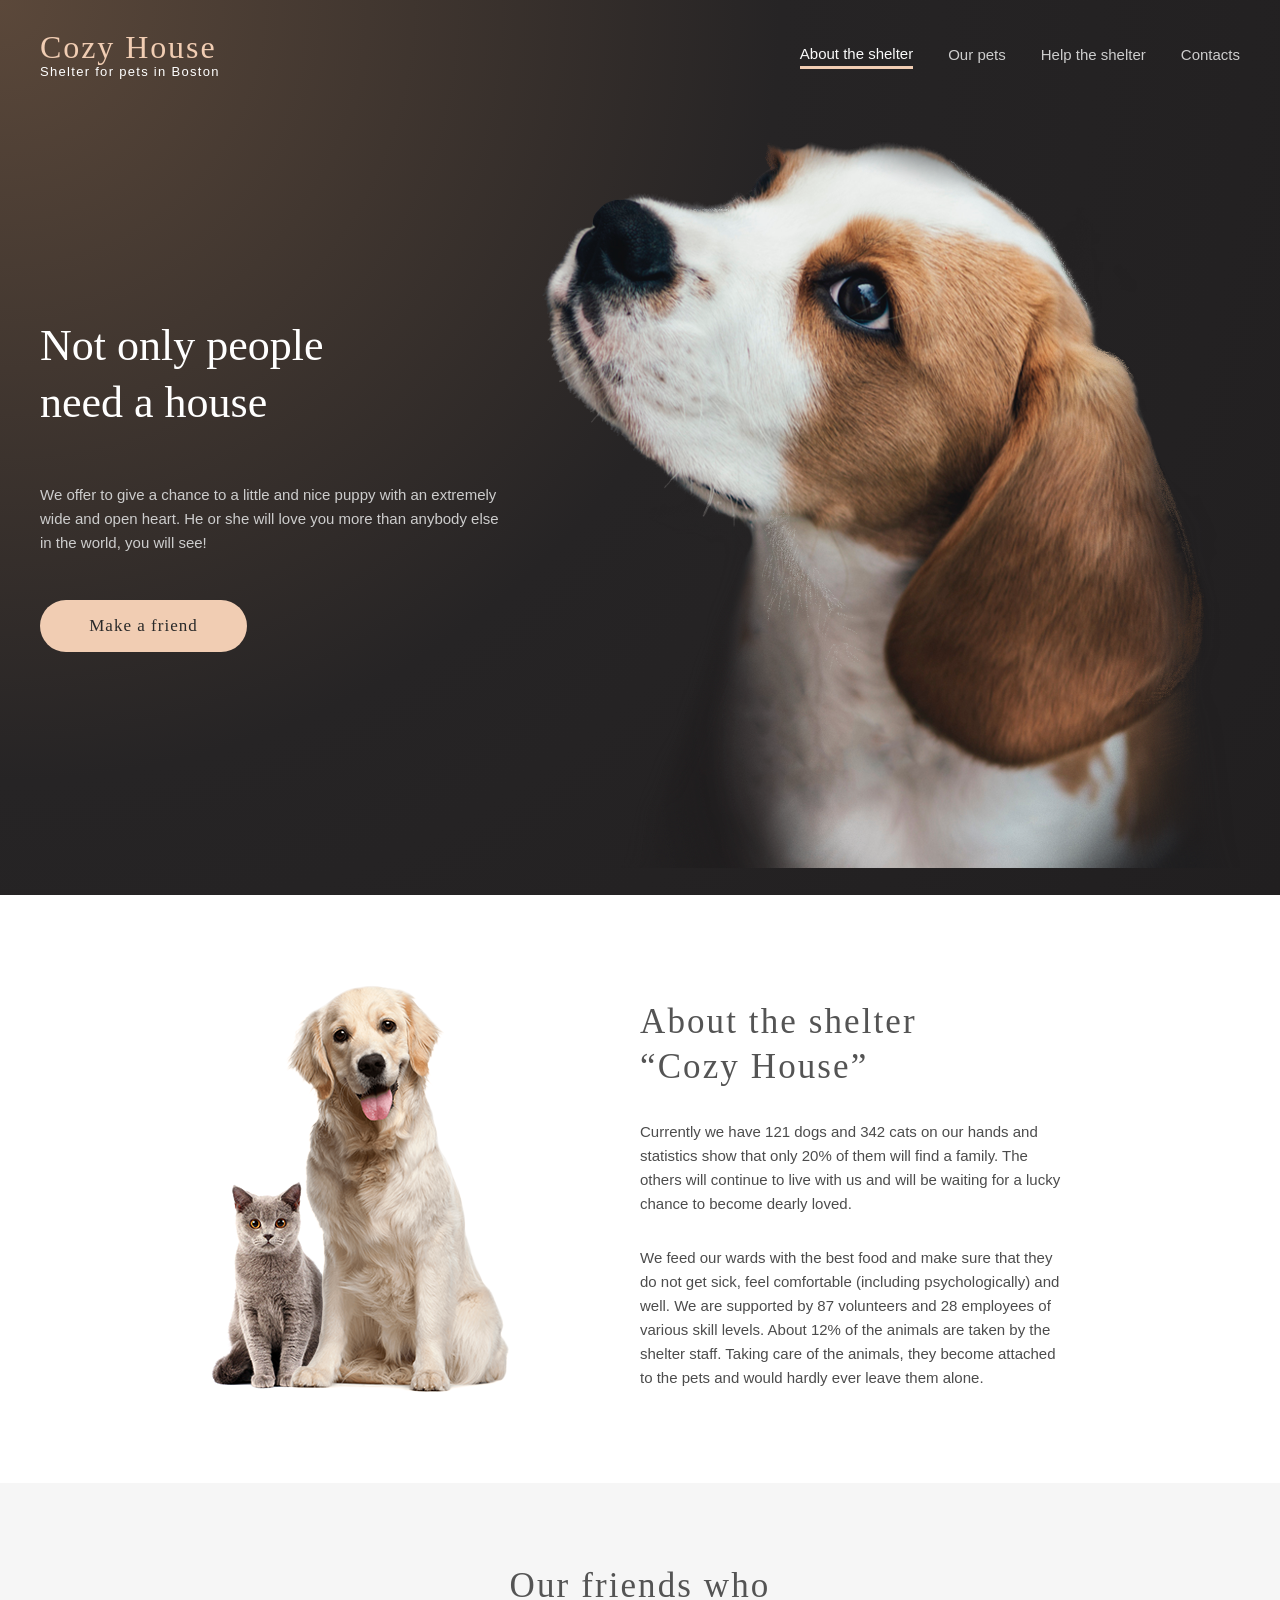
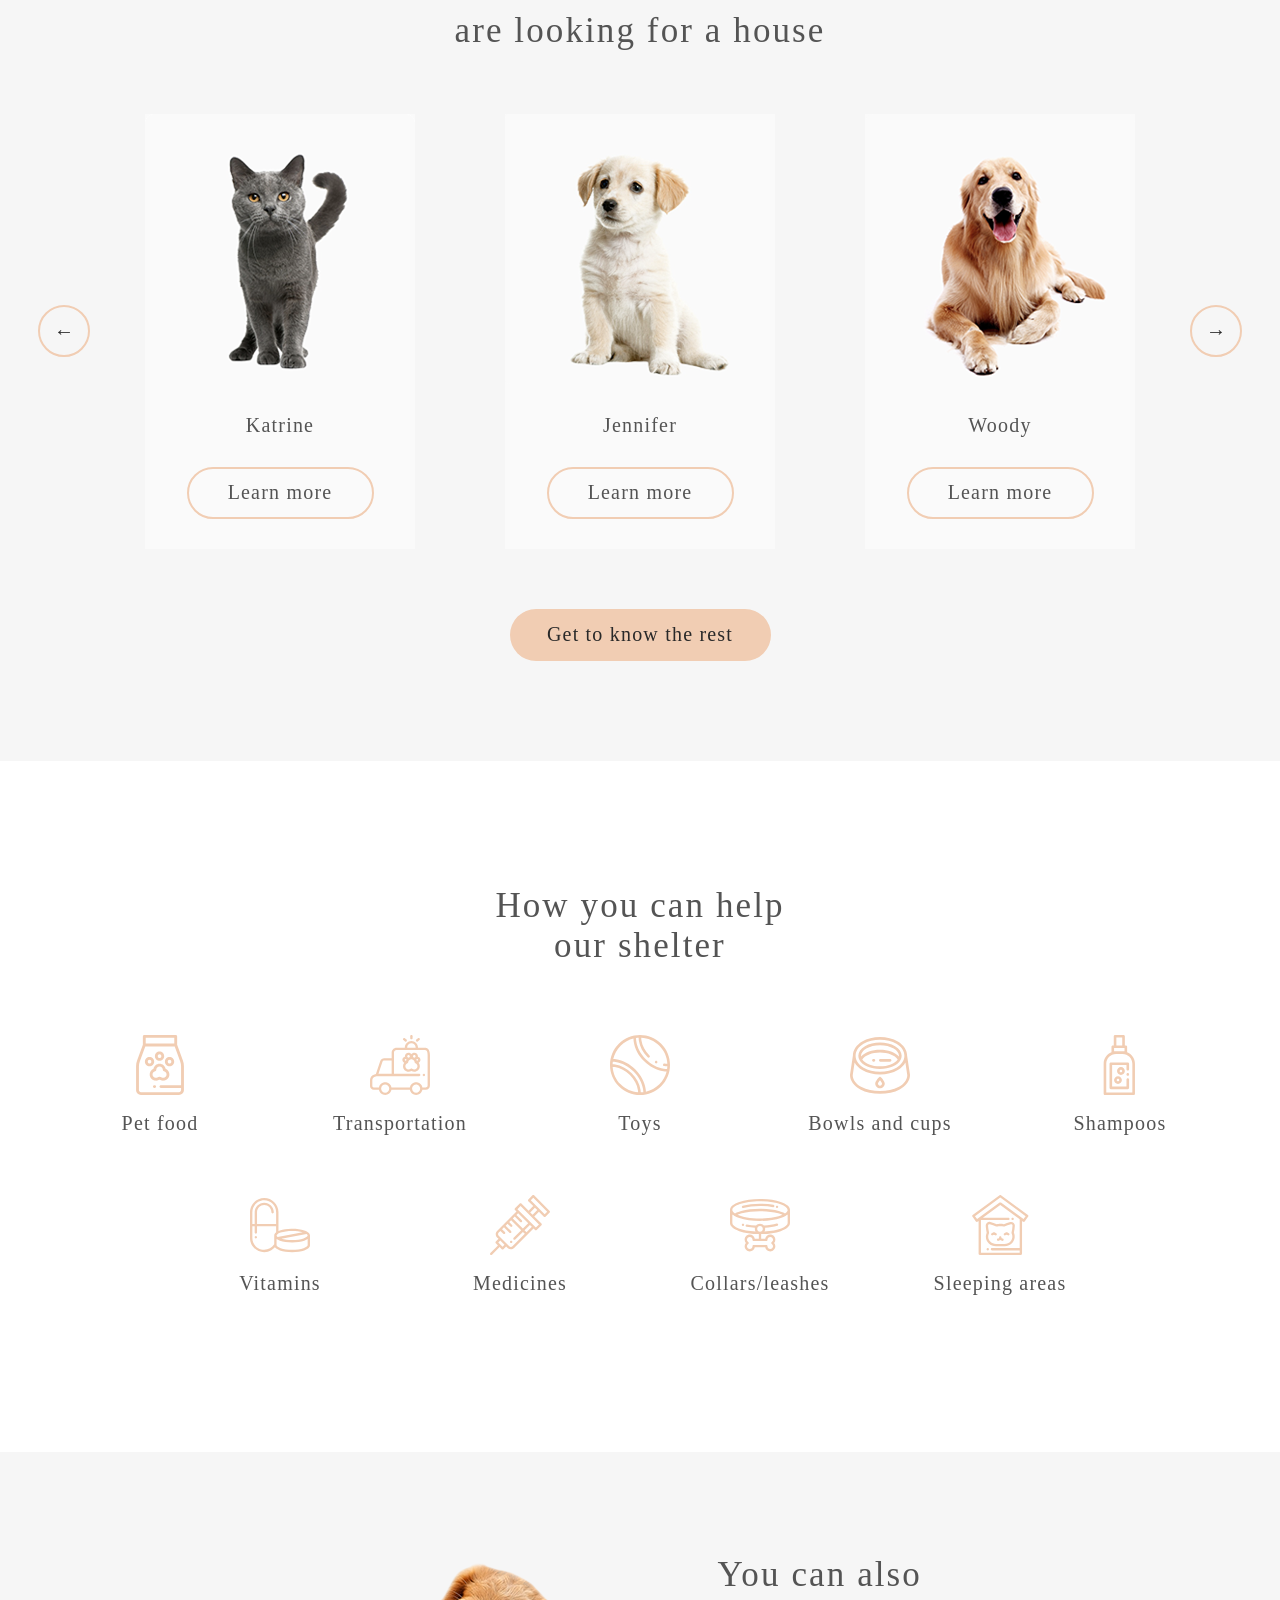
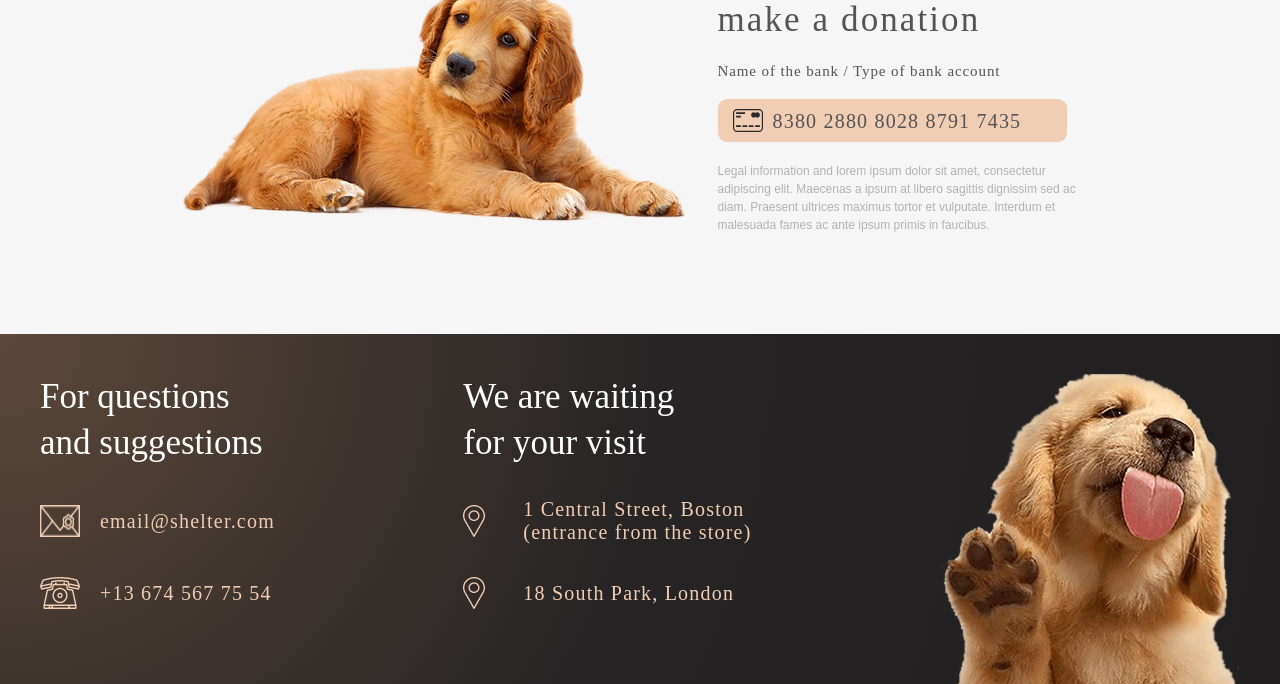
==== shelter/index.html @ e94aeb05 "feat: complete shelter main page" ====
<!DOCTYPE html>
<html lang="en">
<head>
    <meta charset="UTF-8">
    <meta name="viewport" content="width=device-width, initial-scale=1.0">
    <title>Document</title>
    

    <link rel="stylesheet" href="./style/style.css">
    <link rel="icon" type="image/png" href="./assets/icons/favicon.png">
</head>
<body>
    <header>
        <div class="container">
            <div class="header__container">
                <div class="header__logo">
                    <a href="#" class="logo">
                        <span class="logo__title">Cozy House</span>
                        <span class="logo__subtitle">Shelter for pets in Boston</span>
                    </a>
                </div>
                <nav class="navigation">
                <ul class="navigation__list">
                    <li class="navigation__item"><a class="navigation__link navigation__link--active" href="#about">About the shelter</a></li>
                    <li class="navigation__item"><a class="navigation__link" href="#pets">Our pets</a></li>
                    <li class="navigation__item"><a class="navigation__link" href="#help">Help the shelter</a></li>
                    <li class="navigation__item"><a class="navigation__link" href="#contacts">Contacts</a></li>
                  </ul>
                
                  <button class="burger" type="button" aria-label="Open menu">
                    <span class="burger__line"></span>
                    <span class="burger__line"></span>
                  </button>
              
               </nav>
    
            </div>
            <section class="hero">
                <div class="hero__content">
                    <h1 class="hero__title">Not only people <br>need a house</h1>
                    <p class="hero__subheading">We offer to give a chance to a little and nice puppy with an extremely wide and open heart. He or she will love you more than anybody else in the world, you will see!</p>
                    <a class="hero__button" href="#pets">Make a friend</a>
                    
                </div>
                <div class="hero__image">
                    <img src="./assets/images/start-screen-puppy.png" alt="screen-puppy">
                </div>
    
            </section>
        </div>
        
    </header>
    <main>
        
        <section class="about" id="about">
            <div class="container about__container">
                <div class="about__image">
                    <img src="./assets/images/about-pets.png" alt="about-pets">
                </div>
                <div class="about__content">
                    <h2 class="about__title">About the shelter “Cozy House”</h2>
                    <p class="about__text">Currently we have 121 dogs and 342 cats on our hands and statistics show that only 20% of them will find a family. The others will continue to live with us and will be waiting for a lucky chance to become dearly loved.</p>
                    <p class="about__text">We feed our wards with the best food and make sure that they do not get sick, feel comfortable (including psychologically) and well. We are supported by 87 volunteers and 28 employees of various skill levels. About 12% of the animals are taken by the shelter staff. Taking care of the animals, they become attached to the pets and would hardly ever leave them alone.</p>
                </div>

            </div>
            
        </section>
        <section class="pets" id="pets">
            <div class="container pets__container">
                <h2 class="pets__title">Our friends who<br> are looking for a house</h2>
                <div class="pets__slider">
                    <button class="slider-btn slider-btn--prev" type="button">&#8592;</button>
                    <div class="pets__cards">
                        <div class="pets__card">
                            <img src="./assets/images/pets-katrine.png" alt="katarine" class="slider-card-img">
                            <span>Katrine</span>
                             <button class="slider__btn">Learn more</button>
                        </div>
                        <div class="pets__card">
                            <img src="./assets/images/pets-jennifer.png" alt="jennifer" class="slider-card-img">
                            <span>Jennifer</span>
                            <button class="slider__btn">Learn more</button>
                        </div>
                        <div class="pets__card">
                            <img src="./assets/images/pets-woody.png" alt="woody" class="slider-card-img">
                            <span>Woody</span>
                            <button class="slider__btn">Learn more</button>
                        </div> 
                        <div class="pets__card">
                            <img src="./assets/images/pets-sofia.png" alt="sofia" class="slider-card-img">
                            <span>Sophia</span>
                            <button class="slider__btn">Learn more</button>
                        </div>
                        <div class="pets__card">
                            <img src="./assets/images/pets-timmy.png" alt="timmy" class="slider-card-img">
                            <span>Timmy</span>
                            <button class="slider__btn">Learn more</button>
                        </div>
                        <div class="pets__card">
                            <img src="./assets/images/pets-charly.png" alt="charly" class="slider-card-img">
                            <span>Charly</span>
                            <button class="slider__btn">Learn more</button>
                        </div>
                        <div class="pets__card">
                            <img src="./assets/images/pets-scarlet.png" alt="scarlet" class="slider-card-img">
                            <span>Scarlett</span>
                            <button class="slider__btn">Learn more</button>
                        </div>
                        <div class="pets__card">
                            <img src="./assets/images/pets-freddie.png" alt="freddie" class="slider-card-img">
                            <span>Freddie</span>
                            <button class="slider__btn">Learn more</button>
                        </div>
                    </div>
                        <button class="slider-btn slider-btn--next" type="button">&#8594;</button>
                    
                </div>        
                <a class="pets__button" href="./pets.html">
                    Get to know the rest
                </a>
            </div>
            
       
        </section>
        <section class="help" id="help">
            <div class="container help__container">
                <h2 class="help__title">How you can help<br> our shelter
                </h2>
                <div class="help__list">
                    <div class="help_list_card">
                        <img src="./assets/icons/icon-pet-food.svg" alt="pet_food" class="help_list_img">
                        <h3 class="help__item-title">Pet food</h3>
                    </div>
                    <div class="help_list_card">
                        <img src="./assets/icons/icon-transportation.svg" alt="icon-transportation" class="help_list_img">
                        <h3 class="help__item-title">Transportation</h3>
                    </div>
                    <div class="help_list_card">
                        <img src="./assets/icons/icon-toys.svg" alt="icon-toys" class="help_list_img">
                        <h3 class="help__item-title"> Toys</h3>
                    </div>
                    <div class="help_list_card">
                        <img src="./assets/icons/icon-bowls-and-cups.svg" alt="bowls-and-cups" class="help_list_img">
                        <h3 class="help__item-title">Bowls and cups</h3>
                    </div>
                    <div class="help_list_card">
                        <img src="./assets/icons/icon-shampoos.svg" alt="shampoos" class="help_list_img">
                        <h3 class="help__item-title">Shampoos</h3>
                    </div>
                    <div class="help_list_card">
                        <img src="./assets/icons/icon-vitamins.svg" alt="vitamins" class="help_list_img">
                        <h3 class="help__item-title">Vitamins</h3>
                    </div>
                    <div class="help_list_card">
                        <img src="./assets/icons/icon-medicines.svg" alt="medicines" class="help_list_img">
                        <h3 class="help__item-title">Medicines</h3>
                    </div>
                    <div class="help_list_card">
                        <img src="./assets/icons/icon-collars-leashes.svg" alt="collars-leashes" class="help_list_img">
                        <h3 class="help__item-title">Collars/leashes</h3>
                    </div>
                    <div class="help_list_card">
                        <img src="./assets/icons/icon-sleeping-area.svg" alt="sleeping-area" class="help_list_img">
                        <h3 class="help__item-title">Sleeping areas</h3>
                    </div>

                </div>

            </div>

        </section>
        <section class="donation">
            <div class="container donation__container">
                <div class="donation__image">
                    <img src="./assets/images/donation-dog.png" alt="donation-dog">
                </div>
                <div class="donation__content">
                    <h2 class="donation__title">You can also<br> make a donation</h2>
                    <p class="donation__text">Name of the bank / Type of bank account</p>
                    <a class="donation-card">
                        <img src="./assets/icons/credit-card.svg" alt="credit-card" class="credit_card_img">
                        <span class="credit_card_info">8380 2880 8028 8791 7435</span>
                    </a>
                    <p class="donation__info">Legal information and lorem ipsum dolor sit amet, consectetur adipiscing elit. Maecenas a ipsum at libero sagittis dignissim sed ac diam. Praesent ultrices maximus tortor et vulputate. Interdum et malesuada fames ac ante ipsum primis in faucibus.</p>
                </div>

            </div>
        </section>
    </main>

    <footer class="footer" id="contacts">
        <div class="footer_cards">
            <div class="footer__contacts" id="contacts">
               <div class="footer__title">
                For questions <br>and suggestions
               </div>
               <a class="footer__mail" href="mailto:email@shelter.com">
                <img src="./assets/icons/mail.png" alt="mail" class="footer_image">
                <span class="footer__info" >email@shelter.com</span>
               </a>
               <a class="footer__tel" href="tel:+136745677554">
                <img src="./assets/icons/phone.png" alt="phone" class="footer_image">
                <span class="footer__info" >+13 674 567 75 54</span>
               </a>
            </div>
            <div class="footer__location">
                <div class="footer__title">
                    We are waiting <br>for your visit
                   </div>
                   <a class="footer__marker" href="https://maps.google.com" target="_blank">
                      <img src="./assets/icons/icon-marker.png" alt="marker" class="footer_image">
                      <span class="footer__info">1 Central Street, Boston<br> (entrance from the store)</span>
                   </a>
                   <a class="footer__marker" href="https://maps.google.com" target="_blank">
                      <img src="./assets/icons/icon-marker.png" alt="marker" class="footer_image">
                      <span class="footer__info">18 South Park, London </span>
                   </a>
            </div>
            <div class="footer__puppy">
                <img src="./assets/images/footer-puppy.png" alt="puppy" class="footer__puppy__img">
            </div>
        </div>

        
    </footer>
    
</body>
</html>
---- shelter/style/style.css ----
html {
    scroll-behavior: smooth;
  }
body{
    
    margin: 0;

}
* {
    box-sizing: border-box;
  }
header{
    background:
    radial-gradient(
      circle at top left,
      #5b483a 0%,
      #262425 50%,
      #211F20 100%
    );
}

.container{
    max-width: 1200px;
    margin: 0 auto;
   
    
   
    
}
.header__container{

    display: flex;
    justify-content: space-between;
    align-items: center;
    max-width: 1200px;
   padding-top: 30px;
    
    
 
}

.navigation{
    display: flex;
    gap: 35px;
    
}
.navigation__list{
    display: flex;
    gap: 35px;
    list-style: none;
    align-items: center;
    margin: 0;
    padding:0;
    
}
.navigation__link {
    display: flex;
    text-decoration: none;
    color: #CDCDCD;
    font-family: Arial, sans-serif;
    font-size: 15px;
    line-height: 160%;
    font-weight:400; 
  }
  .navigation__link:hover {
    color: #FAFAFA;
  }
  .navigation__link--active {
    color: #FAFAFA;
    border-bottom: 3px solid #F1CDB3;
  }

  .navigation__item{
   
    color: #F1CDB3;
  }
.header__logo{
    
    gap: 10px;
}
.logo {
    text-decoration: none;
    display: flex;
    flex-direction: column;
  }
.logo__title{
    display: block;
    color: #F1CDB3; 
    
    font-family: Georgia, 'Times New Roman', Times, serif;
    font-size: 32px;
    line-height: 110%;
    letter-spacing: 0.06em;
    
    
}
.logo__subtitle{
    display: block;
    color: #FFFFFF;
    font-family: Arial, Helvetica, sans-serif;
    font-size: 13px;
    letter-spacing: 0.1em;
    line-height: 115%;
    
}
.hero{
    display: flex;
    justify-content: space-between;
    
    margin-top: 60px;
}
.burger {
    display: none;
  }

.hero__content{
    display: flex;
    flex-direction: column;
    align-items:flex-start;
    justify-content: center;
    padding-top: 140px;
    width: 460px;
   margin-bottom: 243px;
}
.hero__title{
    font-family: Georgia, 'Times New Roman', Times, serif;
    font-size: 44px;
    line-height: 130%;
    color: #FFFFFF;
    font-weight: 400;
    margin-right: 10px;
}
.hero__subheading{
    font-family: Arial, Helvetica, sans-serif;
    font-size: 15px;
    line-height: 160%;
    color: #CDCDCD;
    padding-bottom: 30px;
}
.hero__button{
    display: inline-block;
    width: 207px;
    height: 52px;
    background-color:#F1CDB3;
    text-decoration: none;
    border-radius: 100px;
    text-align: center;
    line-height: 52px;
    color: #292929;
    font-size: 17px;
    font-family: Georgia, 'Times New Roman', Times, serif;
    letter-spacing: 0.06em;
   
    
}
.hero__image{
    display: flex;
    align-items: flex-end;
    width: 698px;
    height: 728px;
    padding: -1px 20px 0;
}
.about__container{

    display: flex;
    justify-content: center;
   
    align-items: center;
    max-width: 1200px;
    padding-top: 90px;
    padding-bottom: 90px;
    gap: 130px;
   
 
}
.about__image{
    width: 300px;
    height: 408px;
    
    

}
.about__content{
    width: 430px;
    height: 380px;
    display: flex;
    flex-direction: column;
    
    gap: 30px;
    
}
.about__title{
    font-family: Georgia, 'Times New Roman', Times, serif;
    font-size: 35px;
    letter-spacing: 0.06em;
    line-height: 130%;
    color: #545454;
    font-weight: 400;
    width: 370px;
    margin: 0;
}
.about__text{
    font-family: Arial, Helvetica, sans-serif;
    color: #4C4C4C;
    font-size: 15px;
    line-height: 160%;
    font-weight: 400;
    margin: 0;
   
}
.pets {
    
    background-color: #F6F6F6;
    padding: 80px 0 100px;
    
}
.pets__container {
    display: flex;
    flex-direction: column;
    align-items: center;
  }
.pets__title{
    margin: 0 0 60px;
    color: #545454;
    font-family: Georgia, 'Times New Roman', Times, serif;
    font-size: 35px;
    font-weight: 400;
    width: 400px;
    text-align: center;
    letter-spacing: 0.06em;
    line-height: 130%;
}
.pets__slider{
    display: flex;
    align-items: center;
    justify-content: space-between;
    gap:55px;

}
.pets__cards {
    display: flex;
  gap: 90px;
  width: 990px;
  overflow: hidden;
  }
  
.pets__card{
    max-width: 270px;
    height: 435px;
    display: flex;
    flex-direction: column;
    
    align-items:center;
    transition: 0.3s ease;
    background-color: #FAFAFA;

}
.pets__button {
    display: flex;
    justify-content: center;
    align-items: center;

    width: 261px;
    height: 52px;

    background: #F1CDB3;
    border-radius: 100px;

    font-family: Georgia, serif;
    font-size: 17px;
    letter-spacing: 0.06em;
    color: #292929;

    text-decoration: none; 
}

.slider-card-img{
    width: 270px;
    height: 270px;
    margin-bottom: 30px;
}
.pets__card span{
    margin-bottom: 30px;
}
span{

    font-size: 20px;
    font-family: Georgia, 'Times New Roman', Times, serif;
    color: #545454;
    letter-spacing: 0.06em;
    
}

.slider__btn {
    width: 187px;
    height: 52px;
    background: transparent;
    border: 2px solid #F1CDB3;
    border-radius: 100px;
    font-family: Georgia, serif;
    font-size: 20px;
    letter-spacing: 0.06em;
    color: #545454;
    cursor: pointer;
    margin-bottom: 30px;
}
.pets__button {
    width: 261px;
    height: 52px;
    margin-top: 60px;
    background: #F1CDB3;
    border: none;
    border-radius: 100px;
    font-family: Georgia, serif;
    font-size: 20px;
    letter-spacing: 0.06em;
    color: #292929;
    cursor: pointer;
}
.slider-btn {
    width: 52px;
    height: 52px;
    border: 2px solid #F1CDB3;
    border-radius: 50%;
    background: transparent;
    font-size: 20px;
    color: #292929;
    cursor: pointer;
    flex-shrink: 0;
}
button,
a {
  cursor: pointer;
}
.pets__card:hover{
    
    background-color: #FFFFFF;
    cursor: pointer;
  }

.hero__button:hover,
.pets__button:hover,
.slider__btn:hover,
.slider-btn:hover {
  background-color: #FDDCC4;
}
.slider-btn:hover {
    background-color: #FDDCC4;
    border-color: #FDDCC4;
  }

  .hero__button,
  .pets__button,
  .slider__btn,
  .slider-btn,
  .pets__card,
  .navigation__link,
  .footer__info {
      transition: all 0.3s ease;
  }
.help{
    padding: 10px 0 70px;
}
.help__container{
    min-height: 611px;
    max-width: 1200px;
    height: 431px;
    display: flex;
    flex-direction: column;
    justify-content: center;
    align-items: center;
    gap: 30px;
    
}
.help__title{
    font-family: Georgia, 'Times New Roman', Times, serif;
    font-size: 35px;
    letter-spacing: 0.06em;
    font-weight: 400;
    
    text-align: center;
    color: #545454;
}
.help__list {
    display: flex;
    flex-wrap: wrap;
    justify-content: center;
    gap: 50px 70px;
}


.help_list_card {
    width: 170px;
    display: flex;
    flex-direction: column;
    justify-content: space-between;
    align-items: center;  
    gap: 17px;
    padding-left: -60px;
    
}

h3{
    font-size: 13px;
    width: max-content;
    white-space: nowrap;
    
}
.help__item-title{
margin: 0;
  font-family: Georgia, serif;
  font-size: 20px;
  line-height: 115%;
  letter-spacing: 0.06em;
  color: #545454;
  font-weight: 400;
  text-align: center;
}
.help_list_img{
    margin-top: 10px;
}
.donation {
    background-color: #F6F6F6;
      
}
.donation__container {
    display: flex;
    justify-content: center;
    align-items: center;
    padding: 100px 0 100px;
    background-color: #F6F6F6;
    gap: 30px;
}
.donation__content{
    display: flex;
    flex-direction: column;
    gap:20px;
    width: 380px;
    
    
}
.donation__image{
    width: 505px;
    height: 261px;
}

.donation__title,
.donation__text,
.donation__info {
  margin: 0;
}
.donation__title{
    color: #545454;
    font-family: Georgia, 'Times New Roman', Times, serif;
    font-weight: 400;
    font-size: 35px;
    letter-spacing: 0.06em;
    line-height: 130%;
}
.donation__text{
    color: #545454;
    font-family: Georgia, 'Times New Roman', Times, serif;
    font-size: 15px;
    letter-spacing: 0.06em;
    line-height: 110%;
}
.donation-card{
    display: flex;
    align-items: center;
    gap: 10px;
    width: 349px;
    height: 43px;
    padding: 0 15px;
    background-color: #F1CDB3;
    border-radius: 9px;
    text-decoration: none;
}
.credit_card_img{
    
    width: 30px;
    height: 23px;

}
.credit_card_info{
    
    font-family: Georgia, 'Times New Roman', Times, serif;
    font-size: 20px;
    color: #545454;
    letter-spacing: 0.06em;
    line-height: 130%;
}
.donation__info{
    font-family: Arial, Helvetica, sans-serif;
    font-size: 12px;
    color:#B2B2B2;
    line-height: 18px;

}

footer{
    background:
    radial-gradient(
      circle at top left,
      #5b483a 0%,
      #262425 50%,
      #211F20 100%
    );
}
.footer_cards{
    display: flex;
    justify-content: space-between;
    
    max-width: 1200px;
    height: 350px;
    margin: 0 auto;
    padding-top: 40px;
    
}
.footer__contacts,
.footer__location{
    display: flex;
    flex-direction: column;
    
}
.footer__contacts {
    gap: 40px;
  }
  
  .footer__location {
    gap: 33px;
  }
  
.footer__title{
    color:#FFFFFF;
    font-family: Georgia, 'Times New Roman', Times, serif;
    font-size: 35px;
    font-weight: 400;
    line-height: 130%;
}
.footer__mail,
.footer__tel,
.footer__marker {
    display: grid;
    grid-template-columns: 40px 1fr;
    align-items: center;
    column-gap: 20px;
    text-decoration: none;
  
}

.footer_image{
    max-width: 40px;
  height: 32px;
  flex-shrink: 0;
    
}
.footer__info{
    font-family: Georgia, serif;
    font-size: 20px;
    letter-spacing: 0.06em;
    line-height: 115%;
    color: #F1CDB3;
    font-weight: 400;
    margin: 0;
    text-decoration: none;
}

.footer__puppy__img {
    display: block;
    width: 300px;
    height: 310px;
    align-self: flex-end;
  }
.footer__puppy{
    
    margin-right: 0;
}
.footer__mail:hover .footer__info,
.footer__tel:hover .footer__info,
.footer__marker:hover .footer__info {
  color: #FDDCC4;
}
.hero__button,
.pets__button,
.slider__btn,
.slider-btn,
.pets__card,
.navigation__link,
.footer__info {
  transition: all 0.3s ease;
}
.pets__card:hover .slider__btn {
    background-color: #FDDCC4 !important;
    border-color: #FDDCC4 !important;
}
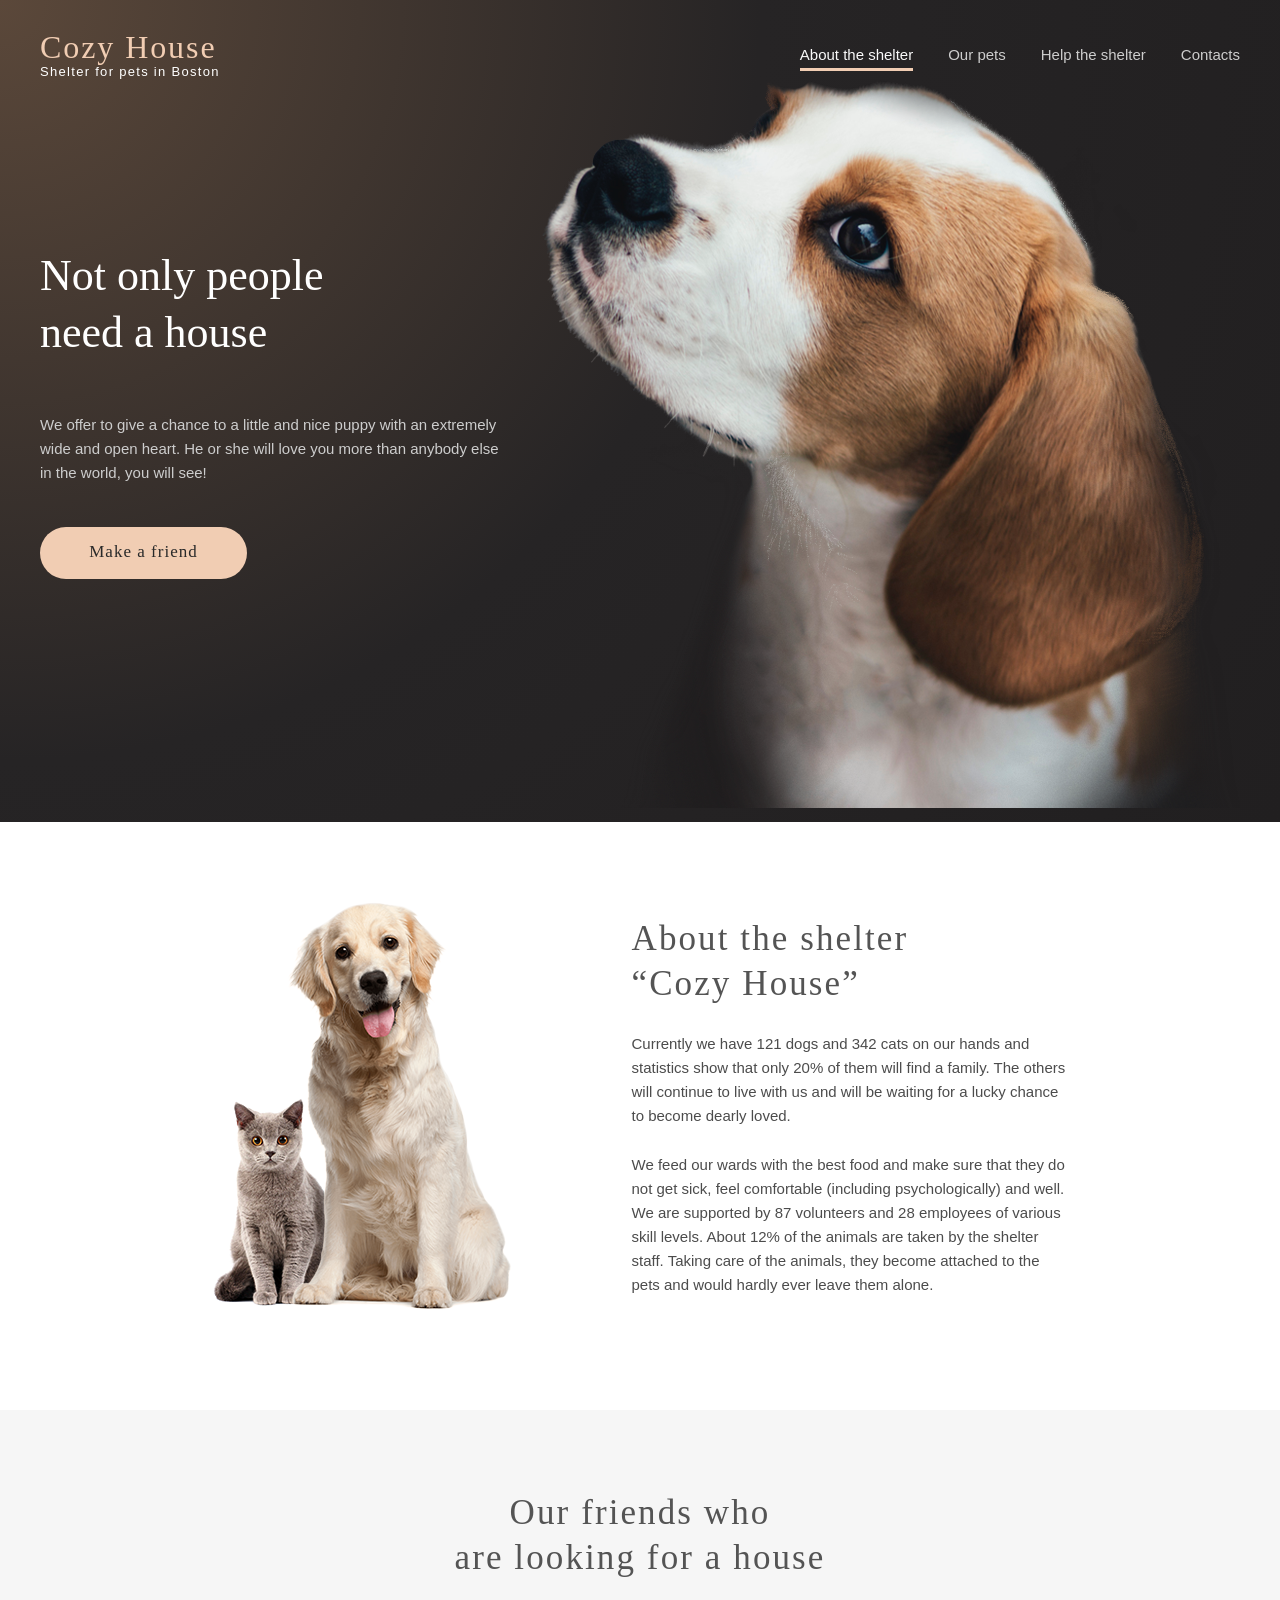
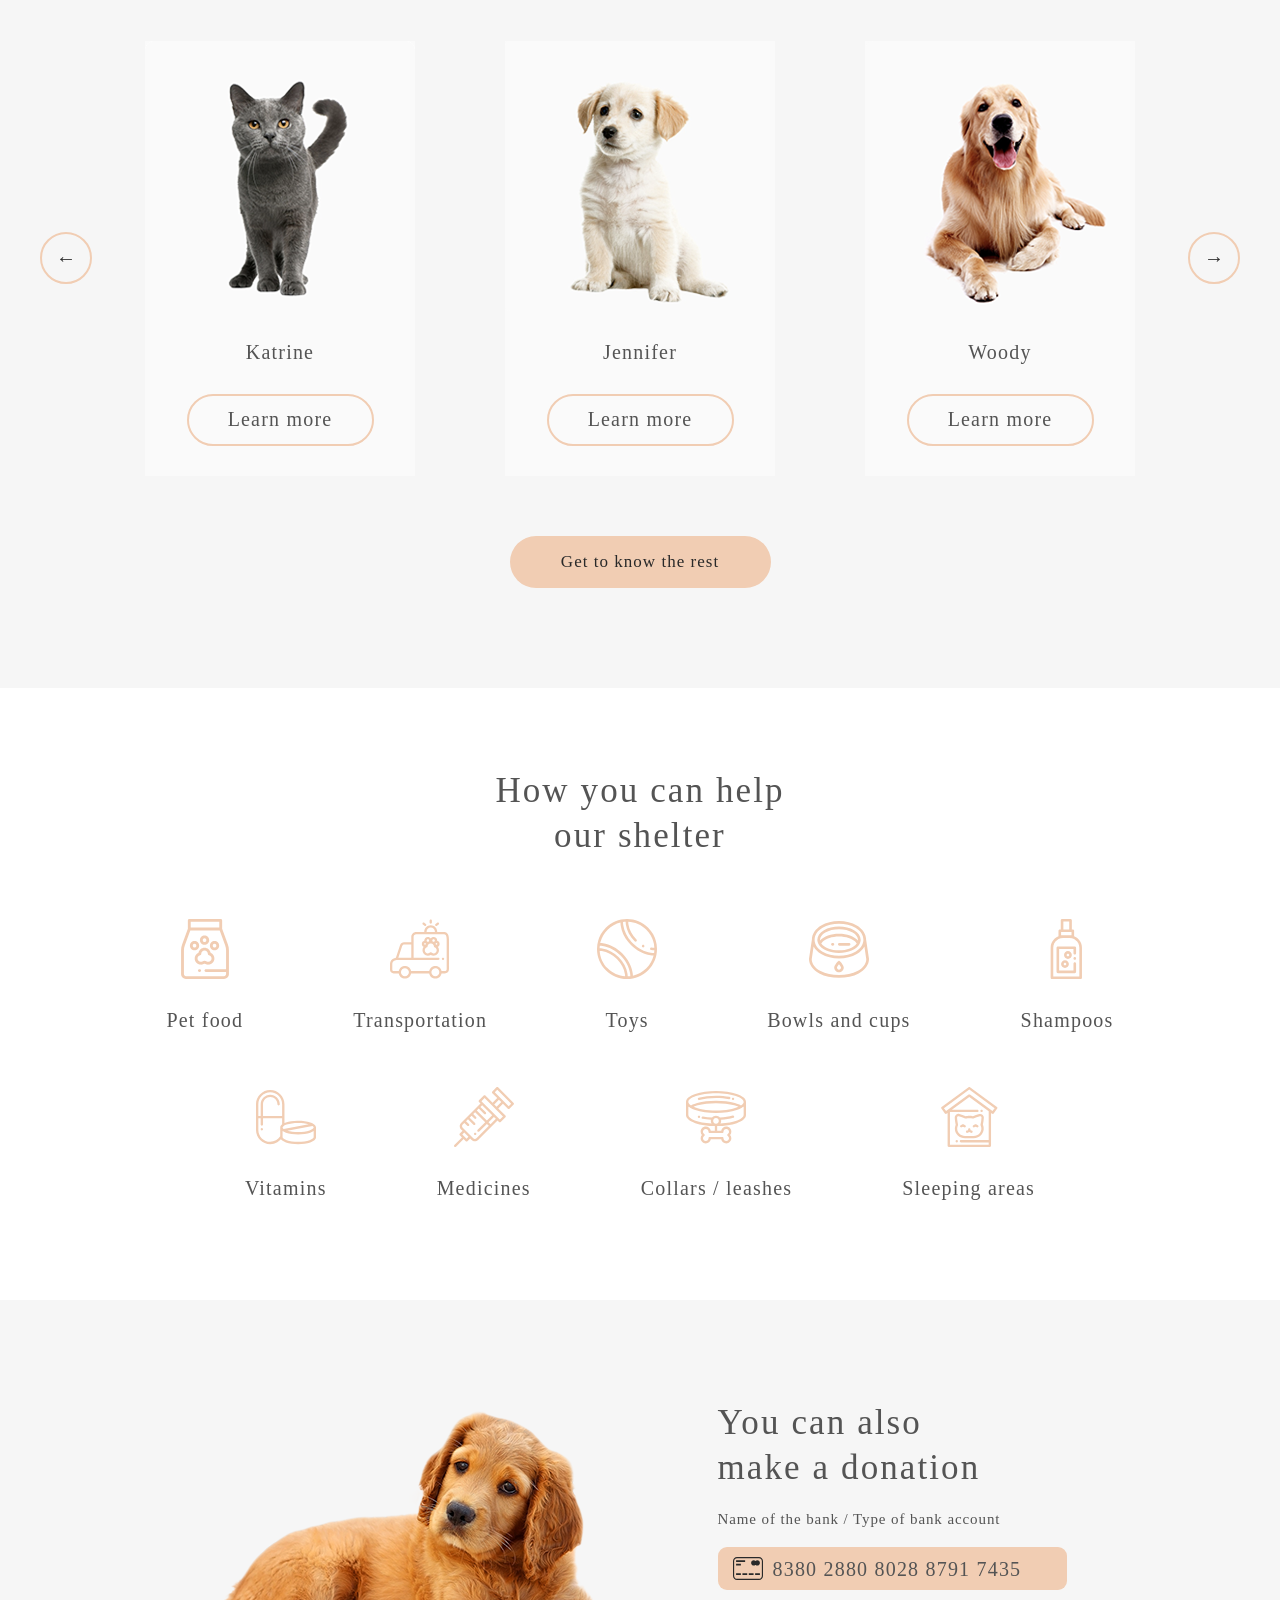
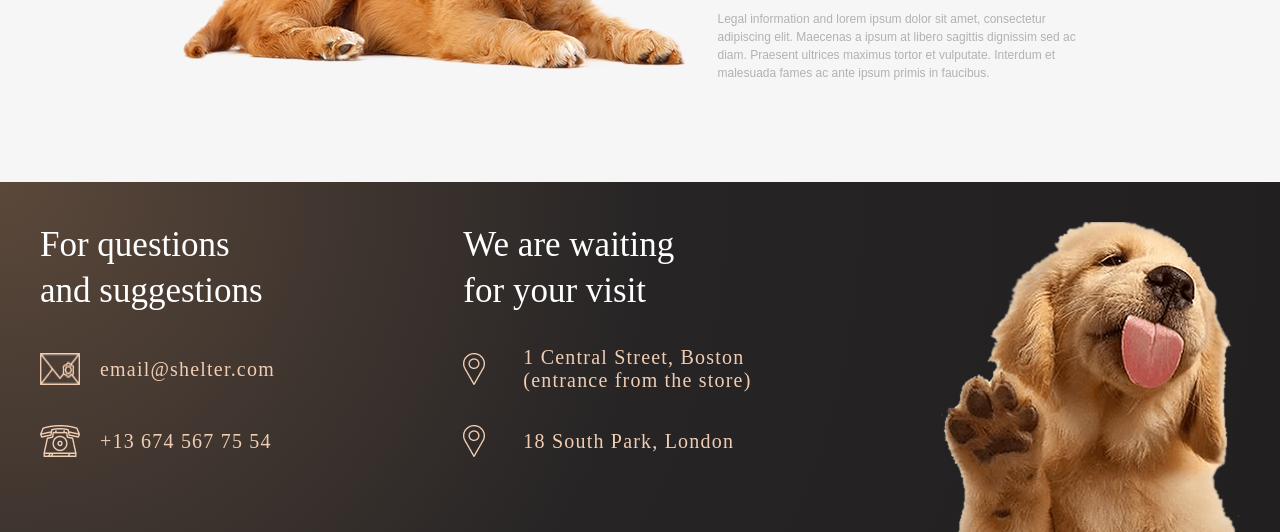
==== commit a66f364c: "fix: update shelter layout" ====
--- a/shelter/index.html
+++ b/shelter/index.html
@@ -4,13 +4,12 @@
     <meta charset="UTF-8">
     <meta name="viewport" content="width=device-width, initial-scale=1.0">
     <title>Document</title>
+    <link rel="stylesheet" href="./style/style.css">
     
-
-    <link rel="stylesheet" href="./style/style.css">
     <link rel="icon" type="image/png" href="./assets/icons/favicon.png">
 </head>
 <body>
-    <header>
+    <header class="header header--main">
         <div class="container">
             <div class="header__container">
                 <div class="header__logo">
@@ -20,21 +19,20 @@
                     </a>
                 </div>
                 <nav class="navigation">
-                <ul class="navigation__list">
+                  <ul class="navigation__list">
                     <li class="navigation__item"><a class="navigation__link navigation__link--active" href="#about">About the shelter</a></li>
-                    <li class="navigation__item"><a class="navigation__link" href="#pets">Our pets</a></li>
+                    <li class="navigation__item"><a class="navigation__link" href="./pets.html">Our pets</a></li>
                     <li class="navigation__item"><a class="navigation__link" href="#help">Help the shelter</a></li>
                     <li class="navigation__item"><a class="navigation__link" href="#contacts">Contacts</a></li>
                   </ul>
-                
-                  <button class="burger" type="button" aria-label="Open menu">
+               </nav>
+                <button class="burger" type="button" aria-label="Open menu">
                     <span class="burger__line"></span>
                     <span class="burger__line"></span>
-                  </button>
-              
-               </nav>
-    
-            </div>
+                    <span class="burger__line"></span>
+                </button>
+            </div>
+        
             <section class="hero">
                 <div class="hero__content">
                     <h1 class="hero__title">Not only people <br>need a house</h1>
@@ -55,7 +53,7 @@
         <section class="about" id="about">
             <div class="container about__container">
                 <div class="about__image">
-                    <img src="./assets/images/about-pets.png" alt="about-pets">
+                    <img xlass="about__img" src="./assets/images/about-pets.png" alt="about-pets">
                 </div>
                 <div class="about__content">
                     <h2 class="about__title">About the shelter “Cozy House”</h2>
@@ -125,50 +123,58 @@
         </section>
         <section class="help" id="help">
             <div class="container help__container">
-                <h2 class="help__title">How you can help<br> our shelter
+                <h2 class="help__title">
+                    How you can help<br>
+                    our shelter
                 </h2>
-                <div class="help__list">
-                    <div class="help_list_card">
-                        <img src="./assets/icons/icon-pet-food.svg" alt="pet_food" class="help_list_img">
+        
+                <ul class="help__list">
+                    <li class="help__item">
+                        <img src="./assets/icons/icon-pet-food.svg" alt="Pet food" class="help__icon">
                         <h3 class="help__item-title">Pet food</h3>
-                    </div>
-                    <div class="help_list_card">
-                        <img src="./assets/icons/icon-transportation.svg" alt="icon-transportation" class="help_list_img">
+                    </li>
+        
+                    <li class="help__item">
+                        <img src="./assets/icons/icon-transportation.svg" alt="Transportation" class="help__icon">
                         <h3 class="help__item-title">Transportation</h3>
-                    </div>
-                    <div class="help_list_card">
-                        <img src="./assets/icons/icon-toys.svg" alt="icon-toys" class="help_list_img">
-                        <h3 class="help__item-title"> Toys</h3>
-                    </div>
-                    <div class="help_list_card">
-                        <img src="./assets/icons/icon-bowls-and-cups.svg" alt="bowls-and-cups" class="help_list_img">
+                    </li>
+        
+                    <li class="help__item">
+                        <img src="./assets/icons/icon-toys.svg" alt="Toys" class="help__icon">
+                        <h3 class="help__item-title">Toys</h3>
+                    </li>
+        
+                    <li class="help__item">
+                        <img src="./assets/icons/icon-bowls-and-cups.svg" alt="Bowls and cups" class="help__icon">
                         <h3 class="help__item-title">Bowls and cups</h3>
-                    </div>
-                    <div class="help_list_card">
-                        <img src="./assets/icons/icon-shampoos.svg" alt="shampoos" class="help_list_img">
+                    </li>
+        
+                    <li class="help__item">
+                        <img src="./assets/icons/icon-shampoos.svg" alt="Shampoos" class="help__icon">
                         <h3 class="help__item-title">Shampoos</h3>
-                    </div>
-                    <div class="help_list_card">
-                        <img src="./assets/icons/icon-vitamins.svg" alt="vitamins" class="help_list_img">
+                    </li>
+        
+                    <li class="help__item">
+                        <img src="./assets/icons/icon-vitamins.svg" alt="Vitamins" class="help__icon">
                         <h3 class="help__item-title">Vitamins</h3>
-                    </div>
-                    <div class="help_list_card">
-                        <img src="./assets/icons/icon-medicines.svg" alt="medicines" class="help_list_img">
+                    </li>
+        
+                    <li class="help__item">
+                        <img src="./assets/icons/icon-medicines.svg" alt="Medicines" class="help__icon">
                         <h3 class="help__item-title">Medicines</h3>
-                    </div>
-                    <div class="help_list_card">
-                        <img src="./assets/icons/icon-collars-leashes.svg" alt="collars-leashes" class="help_list_img">
-                        <h3 class="help__item-title">Collars/leashes</h3>
-                    </div>
-                    <div class="help_list_card">
-                        <img src="./assets/icons/icon-sleeping-area.svg" alt="sleeping-area" class="help_list_img">
+                    </li>
+        
+                    <li class="help__item">
+                        <img src="./assets/icons/icon-collars-leashes.svg" alt="Collars / leashes" class="help__icon">
+                        <h3 class="help__item-title">Collars / leashes</h3>
+                    </li>
+        
+                    <li class="help__item">
+                        <img src="./assets/icons/icon-sleeping-area.svg" alt="Sleeping areas" class="help__icon">
                         <h3 class="help__item-title">Sleeping areas</h3>
-                    </div>
-
-                </div>
-
-            </div>
-
+                    </li>
+                </ul>
+            </div>
         </section>
         <section class="donation">
             <div class="container donation__container">
@@ -191,7 +197,7 @@
 
     <footer class="footer" id="contacts">
         <div class="footer_cards">
-            <div class="footer__contacts" id="contacts">
+            <div class="footer__contacts">
                <div class="footer__title">
                 For questions <br>and suggestions
                </div>
@@ -224,6 +230,6 @@
 
         
     </footer>
-    
+    <script src="./js/index.js"></script>    
 </body>
 </html>
--- a/shelter/style/style.css
+++ b/shelter/style/style.css
@@ -1,15 +1,28 @@
 html {
     scroll-behavior: smooth;
   }
-body{
-    
+  
+  * {
+    box-sizing: border-box;
+    
+  }
+  
+  html,
+  body {
+    width: 100%;
+    
+    overflow-x: hidden;
+  }
+  
+  body {
     margin: 0;
-
-}
-* {
-    box-sizing: border-box;
-  }
-header{
+  }
+  
+  img {
+    max-width: 100%;
+    display: block;
+  }
+  .header--main{
     background:
     radial-gradient(
       circle at top left,
@@ -19,12 +32,12 @@
     );
 }
 
+
 .container{
-    max-width: 1200px;
+    max-width: 1280px;
+    width: 100%;
     margin: 0 auto;
-   
-    
-   
+    padding: 0 40px;
     
 }
 .header__container{
@@ -32,11 +45,8 @@
     display: flex;
     justify-content: space-between;
     align-items: center;
-    max-width: 1200px;
-   padding-top: 30px;
-    
-    
- 
+    
+   padding-top: 30px;  
 }
 
 .navigation{
@@ -54,28 +64,76 @@
     
 }
 .navigation__link {
+    position: relative;
+  
     display: flex;
     text-decoration: none;
     color: #CDCDCD;
+    transition: color 0.3s ease;
     font-family: Arial, sans-serif;
     font-size: 15px;
     line-height: 160%;
-    font-weight:400; 
-  }
+    font-weight: 400;
+  }
+  
   .navigation__link:hover {
     color: #FAFAFA;
   }
+  
   .navigation__link--active {
+    pointer-events: none;
+    cursor: default;
     color: #FAFAFA;
-    border-bottom: 3px solid #F1CDB3;
-  }
+  }
+  .navigation__link::after {
+    content: "";
+  
+    position: absolute;
+    left: 0;
+    bottom: -4px;
+  
+    width: 100%;
+    height: 3px;
+  
+    background-color: #F1CDB3;
+  
+    opacity: 0;
+    transition: opacity 0.3s ease;
+  }
+  
+  
+  .navigation__link--active::after {
+    opacity: 1;
+  }
+  
+  
+  .navigation__link:hover::after {
+    opacity: 1;
+  }
+
 
   .navigation__item{
    
     color: #F1CDB3;
   }
+
+  .header--pets .navigation__link {
+    color: #545454;
+  }
+  
+  .header--pets .navigation__link:hover {
+    color: #292929;
+  }
+  
+  .header--pets .navigation__link--active {
+    color: #292929;
+   
+  }
+
+  .header--pets .header__container {
+    padding: 30px 0;
+}
 .header__logo{
-    
     gap: 10px;
 }
 .logo {
@@ -91,7 +149,6 @@
     font-size: 32px;
     line-height: 110%;
     letter-spacing: 0.06em;
-    
     
 }
 .logo__subtitle{
@@ -103,39 +160,46 @@
     line-height: 115%;
     
 }
+
+
+.header--pets .logo__title {
+    color: #545454;
+  }
+  
+  .header--pets .logo__subtitle {
+    color: #292929;
+  }
 .hero{
     display: flex;
-    justify-content: space-between;
-    
-    margin-top: 60px;
-}
-.burger {
-    display: none;
-  }
+    
+    gap:42px;
+    
+}
+
 
 .hero__content{
     display: flex;
     flex-direction: column;
     align-items:flex-start;
     justify-content: center;
-    padding-top: 140px;
+    padding-top: 130px;
     width: 460px;
    margin-bottom: 243px;
 }
 .hero__title{
     font-family: Georgia, 'Times New Roman', Times, serif;
     font-size: 44px;
-    line-height: 130%;
+    line-height: 1.3;
     color: #FFFFFF;
     font-weight: 400;
-    margin-right: 10px;
+    
 }
 .hero__subheading{
     font-family: Arial, Helvetica, sans-serif;
     font-size: 15px;
-    line-height: 160%;
+    line-height: 1.6;
     color: #CDCDCD;
-    padding-bottom: 30px;
+    padding-bottom: 27px;
 }
 .hero__button{
     display: inline-block;
@@ -145,59 +209,60 @@
     text-decoration: none;
     border-radius: 100px;
     text-align: center;
-    line-height: 52px;
+    line-height: 50px;
     color: #292929;
     font-size: 17px;
     font-family: Georgia, 'Times New Roman', Times, serif;
     letter-spacing: 0.06em;
+    cursor: pointer;
+  
    
     
 }
 .hero__image{
-    display: flex;
-    align-items: flex-end;
-    width: 698px;
-    height: 728px;
-    padding: -1px 20px 0;
-}
+    display: block;
+    
+}
+.about{
+    background-color: #FFFFFF;
+    padding: 80px 0 100px;
+}
+
 .about__container{
-
+    
     display: flex;
     justify-content: center;
-   
     align-items: center;
-    max-width: 1200px;
-    padding-top: 90px;
-    padding-bottom: 90px;
-    gap: 130px;
-   
+    gap:120px
  
 }
 .about__image{
     width: 300px;
     height: 408px;
-    
-    
-
+    flex-shrink: 0;
+}
+.about__img {
+    display: block;
+    width: 300px;
+    height: 408px;
 }
 .about__content{
-    width: 430px;
+    max-width: 437px;
     height: 380px;
     display: flex;
     flex-direction: column;
-    
-    gap: 30px;
-    
-}
+   
+}
+
 .about__title{
-    font-family: Georgia, 'Times New Roman', Times, serif;
+    
     font-size: 35px;
     letter-spacing: 0.06em;
     line-height: 130%;
     color: #545454;
     font-weight: 400;
     width: 370px;
-    margin: 0;
+    margin:0 0 25px;
 }
 .about__text{
     font-family: Arial, Helvetica, sans-serif;
@@ -206,7 +271,11 @@
     line-height: 160%;
     font-weight: 400;
     margin: 0;
+    
    
+}
+.about__text:not(:last-child) {
+    margin-bottom: 25px;
 }
 .pets {
     
@@ -215,6 +284,7 @@
     
 }
 .pets__container {
+    max-width: 1280px;
     display: flex;
     flex-direction: column;
     align-items: center;
@@ -234,7 +304,10 @@
     display: flex;
     align-items: center;
     justify-content: space-between;
-    gap:55px;
+   gap: 0px;
+    width: 100%;
+    max-width: 1200px;
+    margin:  auto;
 
 }
 .pets__cards {
@@ -246,6 +319,7 @@
   
 .pets__card{
     max-width: 270px;
+    min-width: 270px;
     height: 435px;
     display: flex;
     flex-direction: column;
@@ -253,6 +327,7 @@
     align-items:center;
     transition: 0.3s ease;
     background-color: #FAFAFA;
+    flex-shrink: 0;
 
 }
 .pets__button {
@@ -262,6 +337,7 @@
 
     width: 261px;
     height: 52px;
+    margin-top: 60px;
 
     background: #F1CDB3;
     border-radius: 100px;
@@ -272,6 +348,7 @@
     color: #292929;
 
     text-decoration: none; 
+    cursor: pointer;
 }
 
 .slider-card-img{
@@ -281,14 +358,10 @@
 }
 .pets__card span{
     margin-bottom: 30px;
-}
-span{
-
     font-size: 20px;
     font-family: Georgia, 'Times New Roman', Times, serif;
     color: #545454;
     letter-spacing: 0.06em;
-    
 }
 
 .slider__btn {
@@ -304,19 +377,7 @@
     cursor: pointer;
     margin-bottom: 30px;
 }
-.pets__button {
-    width: 261px;
-    height: 52px;
-    margin-top: 60px;
-    background: #F1CDB3;
-    border: none;
-    border-radius: 100px;
-    font-family: Georgia, serif;
-    font-size: 20px;
-    letter-spacing: 0.06em;
-    color: #292929;
-    cursor: pointer;
-}
+
 .slider-btn {
     width: 52px;
     height: 52px;
@@ -327,6 +388,7 @@
     color: #292929;
     cursor: pointer;
     flex-shrink: 0;
+    
 }
 button,
 a {
@@ -359,65 +421,75 @@
       transition: all 0.3s ease;
   }
 .help{
-    padding: 10px 0 70px;
+    padding: 80px 0 100px;
 }
 .help__container{
-    min-height: 611px;
-    max-width: 1200px;
-    height: 431px;
     display: flex;
     flex-direction: column;
-    justify-content: center;
     align-items: center;
-    gap: 30px;
-    
+    height: auto;
+    min-height: auto;
+    gap: 0;
+    justify-content: flex-start;
 }
 .help__title{
     font-family: Georgia, 'Times New Roman', Times, serif;
     font-size: 35px;
     letter-spacing: 0.06em;
     font-weight: 400;
-    
+    line-height: 130%;
+    margin:0 0 60px;
     text-align: center;
     color: #545454;
+    text-align: center;
+
 }
 .help__list {
+    width: 1026px;
+    max-width: 1026px;
+
     display: flex;
     flex-wrap: wrap;
     justify-content: center;
-    gap: 50px 70px;
-}
-
-
-.help_list_card {
-    width: 170px;
+
+    column-gap: 110px;
+    row-gap: 55px;
+
+    margin: 0 auto;
+    padding: 0;
+
+    list-style: none;
+}
+
+
+.help__item {
+    width: auto;
+    flex: 0 0 auto;
+
     display: flex;
     flex-direction: column;
-    justify-content: space-between;
-    align-items: center;  
-    gap: 17px;
-    padding-left: -60px;
-    
-}
-
-h3{
-    font-size: 13px;
-    width: max-content;
+    align-items: center;
+    gap: 30px;
+}
+
+.help__icon {
+    display: block;
+    width: 60px;
+    height: 60px;
+}
+
+.help__item-title {
+    margin: 0;
+
+    font-family: Georgia, 'Times New Roman', Times, serif;
+    font-size: 20px;
+    line-height: 115%;
+    letter-spacing: 0.06em;
+    font-weight: 400;
+
+    color: #545454;
+    text-align: center;
     white-space: nowrap;
-    
-}
-.help__item-title{
-margin: 0;
-  font-family: Georgia, serif;
-  font-size: 20px;
-  line-height: 115%;
-  letter-spacing: 0.06em;
-  color: #545454;
-  font-weight: 400;
-  text-align: center;
-}
-.help_list_img{
-    margin-top: 10px;
 }
 .donation {
     background-color: #F6F6F6;
@@ -592,4 +664,624 @@
 .pets__card:hover .slider__btn {
     background-color: #FDDCC4 !important;
     border-color: #FDDCC4 !important;
-}+}
+
+
+.pets--page {
+    background-color: #F6F6F6;
+    padding: 80px 0 100px;
+    width: 100%;
+}
+
+
+.pets__cards--page {
+    display: grid;
+    grid-template-columns: repeat(4, 270px);
+
+    /* 270 * 4 + 40 * 3 = 1200 */
+    gap: 30px 40px;
+    width: 1200px;
+    overflow: visible;
+}
+
+.pets__cards--page .pets__card {
+    width: 270px;
+    height: 435px;
+}
+.pets__card-name {
+    margin-bottom: 30px;
+
+    font-family: Georgia, 'Times New Roman', Times, serif;
+    font-size: 20px;
+    line-height: 115%;
+    letter-spacing: 0.06em;
+    color: #545454;
+}
+
+
+.pagination {
+    display: flex;
+    justify-content: center;
+    gap: 20px;
+
+    margin-top: 60px;
+}
+
+.pagination__btn {
+    width: 52px;
+    height: 52px;
+
+    border: 2px solid #F1CDB3;
+    border-radius: 50%;
+    background: transparent;
+
+    font-family: Georgia, 'Times New Roman', Times, serif;
+    font-size: 20px;
+    line-height: 115%;
+    color: #292929;
+
+    cursor: pointer;
+    transition: all 0.3s ease;
+}
+
+
+.pagination__btn--active {
+    background-color: #F1CDB3;
+    border-color: #F1CDB3;
+}
+
+
+.pagination__btn:disabled,
+.pagination__btn--disabled {
+    border-color: #CDCDCD;
+    color: #CDCDCD;
+    background-color: transparent;
+    cursor: default;
+}
+
+
+.pagination__btn:not(:disabled):hover {
+    background-color: #FDDCC4;
+    border-color: #FDDCC4;
+}
+
+.burger {
+    display: none;
+    width: 30px;
+    height: 22px;
+    padding: 0;
+    border: none;
+    background: transparent;
+    color: #F1CDB3;
+    cursor: pointer;
+    flex-direction: column;
+    justify-content: space-between;
+  }
+  
+  .burger__line {
+    display: block;
+    width: 30px;
+    height: 2px;
+    background-color: currentColor;
+  }
+
+  @media (max-width: 1279px) and (min-width: 768px) {
+    .container {
+      max-width: 768px;
+      padding: 0 30px;
+    }
+  
+    .header__container {
+      padding-top: 30px;
+    }
+  
+    .hero {
+      flex-direction: column;
+      align-items: center;
+      margin-top: 60px;
+    }
+  
+    .hero__content {
+      width: 460px;
+      padding-top: 0;
+      margin-bottom: 0;
+      align-items: flex-start;
+    }
+  
+    .hero__title {
+      margin: 0 0 42px;
+    }
+  
+    .hero__subheading {
+      margin: 0 0 42px;
+      padding-bottom: 0;
+    }
+  
+    .hero__button {
+      align-self: center;
+    }
+  
+    .hero__image {
+      width: 569px;
+      height: auto;
+      padding: 0;
+      margin-top: 100px;
+      align-self: flex-end;
+    }
+  
+    .hero__image img {
+      width: 100%;
+      height: auto;
+    }
+    .about__container {
+        flex-direction: column-reverse;
+        gap: 80px;
+        padding-top: 80px;
+        padding-bottom: 100px;
+      }
+    
+      .about__content {
+        width: 430px;
+        height: auto;
+      }
+    
+      .about__title {
+        width: 370px;
+        margin: 0;
+        
+      }
+    
+      .about__image {
+        width: 300px;
+        height: 408px;
+      }
+    
+      .about__image img {
+        width: 100%;
+        height: auto;
+      }
+      .pets {
+        padding: 80px 0 100px;
+      }
+    
+      .pets__title {
+        margin-bottom: 60px;
+      }
+    
+      .pets__slider {
+        width: 100%;
+        gap: 12px;
+      }
+    
+      .pets__cards {
+        width: 580px;
+        gap: 40px;
+        overflow: hidden;
+      }
+    
+      .pets__card {
+        width: 270px;
+        flex-shrink: 0;
+      }
+    
+      .pets__button {
+        margin-top: 60px;
+      }
+      .donation__container {
+        flex-direction: column-reverse;
+        gap: 60px;
+        padding: 80px 0 100px;
+      }
+    
+      .donation__content {
+        width: 380px;
+      }
+    
+      .donation__image {
+        width: 505px;
+        height: auto;
+      }
+    
+      .donation__image img {
+        width: 100%;
+        height: auto;
+      }
+      .footer_cards {
+        max-width: 768px;
+        height: auto;
+    
+        display: flex;
+        flex-wrap: wrap;
+        justify-content: center;
+        align-items: flex-start;
+    
+        column-gap: 60px;
+        row-gap: 60px;
+    
+        padding: 30px 30px 0;
+      }
+    
+      .footer__contacts {
+        width: 278px;
+        gap: 40px;
+      }
+    
+      .footer__location {
+        width: 302px;
+        gap: 33px;
+      }
+    
+      .footer__title {
+        margin: 0;
+      }
+    
+      .footer__puppy {
+        width: 300px;
+        margin: 0 auto;
+      }
+    
+      .footer__puppy__img {
+        width: 300px;
+        height: 310px;
+      }
+    
+  }
+  @media (max-width: 767px) {
+    .container {
+      max-width: 320px;
+      padding: 0 10px;
+    }
+  
+    .header__container {
+      padding-top: 30px;
+      align-items: center;
+    }
+  
+    .navigation {
+      display: none;
+    }
+  
+    .burger {
+      display: flex;
+
+    }
+.burger__line{
+    color: #F1CDB3;
+}
+  
+    .hero {
+      flex-direction: column;
+      align-items: center;
+      margin-top: 60px;
+    }
+  
+    .hero__content {
+      width: 300px;
+      padding-top: 0;
+      margin-bottom: 0;
+      align-items: center;
+      text-align: center;
+    }
+  
+    .hero__title {
+      width: 260px;
+      margin: 0 0 42px;
+  
+      font-size: 25px;
+      line-height: 130%;
+      letter-spacing: 0.06em;
+      text-align: center;
+    }
+  
+    .hero__subheading {
+      width: 300px;
+      margin: 0 0 42px;
+      padding-bottom: 0;
+  
+      font-size: 15px;
+      line-height: 160%;
+      text-align: center;
+    }
+  
+    .hero__button {
+      margin: 0;
+    }
+  
+    
+    .hero__image {
+      width: 260px;
+      height: auto;
+      padding: 0;
+      margin-top: 105px;
+      align-self: flex-end;
+    }
+  
+    .hero__image img {
+      width: 100%;
+      height: auto;
+    }
+    .about__container {
+        flex-direction: column-reverse;
+        align-items: center;
+    
+        padding-top: 42px;
+        padding-bottom: 42px;
+    
+        gap: 42px;
+      }
+    
+      .about__content {
+        width: 300px;
+        height: auto;
+    
+        align-items: center;
+        gap: 22px;
+      }
+    
+      .about__title {
+        width: 290px;
+        margin: 0;
+    
+        font-size: 25px;
+        line-height: 130%;
+        letter-spacing: 0.06em;
+        text-align: center;
+      }
+    
+      .about__text {
+        width: 270px;
+        margin: 0;
+    
+        font-size: 15px;
+        line-height: 160%;
+        text-align: justify;
+      }
+    
+      .about__image {
+        width: 260px;
+        height: auto;
+      }
+    
+      .about__image img {
+        width: 100%;
+        height: auto;
+      }
+      .pets {
+        padding: 42px 0;
+      }
+    
+      .pets__container {
+        max-width: 320px;
+        padding: 0 10px;
+      }
+    
+      .pets__title {
+        width: 300px;
+        margin: 0 0 42px;
+    
+        font-size: 25px;
+        line-height: 130%;
+        letter-spacing: 0.06em;
+        text-align: center;
+      }
+    
+      .pets__slider {
+        width: 270px;
+    
+        display: flex;
+        flex-wrap: wrap;
+        justify-content: center;
+        align-items: center;
+    
+        column-gap: 80px;
+        row-gap: 20px;
+      }
+    
+      .pets__cards {
+        order: 1;
+    
+        width: 270px;
+        height: 435px;
+    
+        display: flex;
+        gap: 0;
+        overflow: hidden;
+      }
+    
+      .pets__card {
+        width: 270px;
+        min-width: 270px;
+        height: 435px;
+    
+        flex-shrink: 0;
+      }
+    
+      .slider-card-img {
+        width: 270px;
+        height: 270px;
+        margin-bottom: 30px;
+      }
+    
+      .pets__card span {
+        margin-bottom: 30px;
+    
+        font-size: 20px;
+        line-height: 115%;
+      }
+    
+      .slider__btn {
+        width: 187px;
+        height: 52px;
+        margin-bottom: 0;
+    
+        font-size: 17px;
+        line-height: 130%;
+      }
+    
+      .slider-btn {
+        width: 52px;
+        height: 52px;
+      }
+    
+      .slider-btn--prev {
+        order: 2;
+      }
+    
+      .slider-btn--next {
+        order: 3;
+      }
+    
+      .pets__button {
+        width: 260px;
+        height: 52px;
+        margin-top: 42px;
+    
+        font-size: 17px;
+        line-height: 130%;
+      }
+      .help {
+        padding: 42px 0;
+      }
+    
+      .help__container {
+        max-width: 320px;
+        min-height: auto;
+        height: auto;
+        padding: 0 10px;
+    
+        display: flex;
+        flex-direction: column;
+        align-items: center;
+      }
+    
+      .help__title {
+        width: 230px;
+        margin: 0 0 42px;
+    
+        font-size: 25px;
+        line-height: 130%;
+        letter-spacing: 0.06em;
+        text-align: center;
+      }
+    
+      .help__list {
+        display: grid;
+        grid-template-columns: repeat(2, 130px);
+        column-gap: 30px;
+        row-gap: 30px;
+    
+        max-width: 290px;
+        margin: 0 auto;
+      }
+    
+      .help__item {
+        width: 130px;
+        height: 87px;
+    
+        display: flex;
+        flex-direction: column;
+        align-items: center;
+        justify-content: space-between;
+    
+        padding: 0;
+      }
+    
+      .help__icon {
+        width: 50px;
+        height: 50px;
+        margin: 0;
+    
+        object-fit: contain;
+      }
+    
+      .help__item-title {
+        margin: 0;
+    
+        font-size: 15px;
+        line-height: 110%;
+        letter-spacing: 0.06em;
+        text-align: center;
+        white-space: nowrap;
+      }
+      .donation {
+        padding: 42px 0;
+      }
+    
+      .donation__container {
+        flex-direction: column-reverse;
+        gap: 42px;
+    
+        padding: 0 10px;
+      }
+    
+      .donation__content {
+        width: 300px;
+    
+        display: flex;
+        flex-direction: column;
+        align-items: center;
+        gap: 20px;
+      }
+    
+      .donation__title {
+        width: 300px;
+        margin: 0;
+    
+        font-size: 25px;
+        line-height: 130%;
+        letter-spacing: 0.06em;
+        text-align: center;
+      }
+    
+      .donation__text {
+        margin: 0;
+    
+        font-size: 15px;
+        line-height: 160%;
+        letter-spacing: 0;
+        text-align: center;
+      }
+    
+      .donation-card {
+        width: 281px;
+        height: 43px;
+        padding: 0 15px;
+    
+        display: flex;
+        align-items: center;
+        gap: 15px;
+      }
+    
+      .credit_card_img {
+        width: 30px;
+        height: 23px;
+        flex-shrink: 0;
+      }
+    
+      .credit_card_info {
+        font-size: 15px;
+        line-height: 110%;
+        letter-spacing: 0.06em;
+        white-space: nowrap;
+      }
+    
+      .donation__info {
+        width: 280px;
+        margin: 0;
+    
+        font-size: 12px;
+        line-height: 18px;
+        text-align: justify;
+      }
+    
+      .donation__image {
+        width: 260px;
+        height: auto;
+      }
+    
+      .donation__image img {
+        width: 100%;
+        height: auto;
+      }
+  }
+  
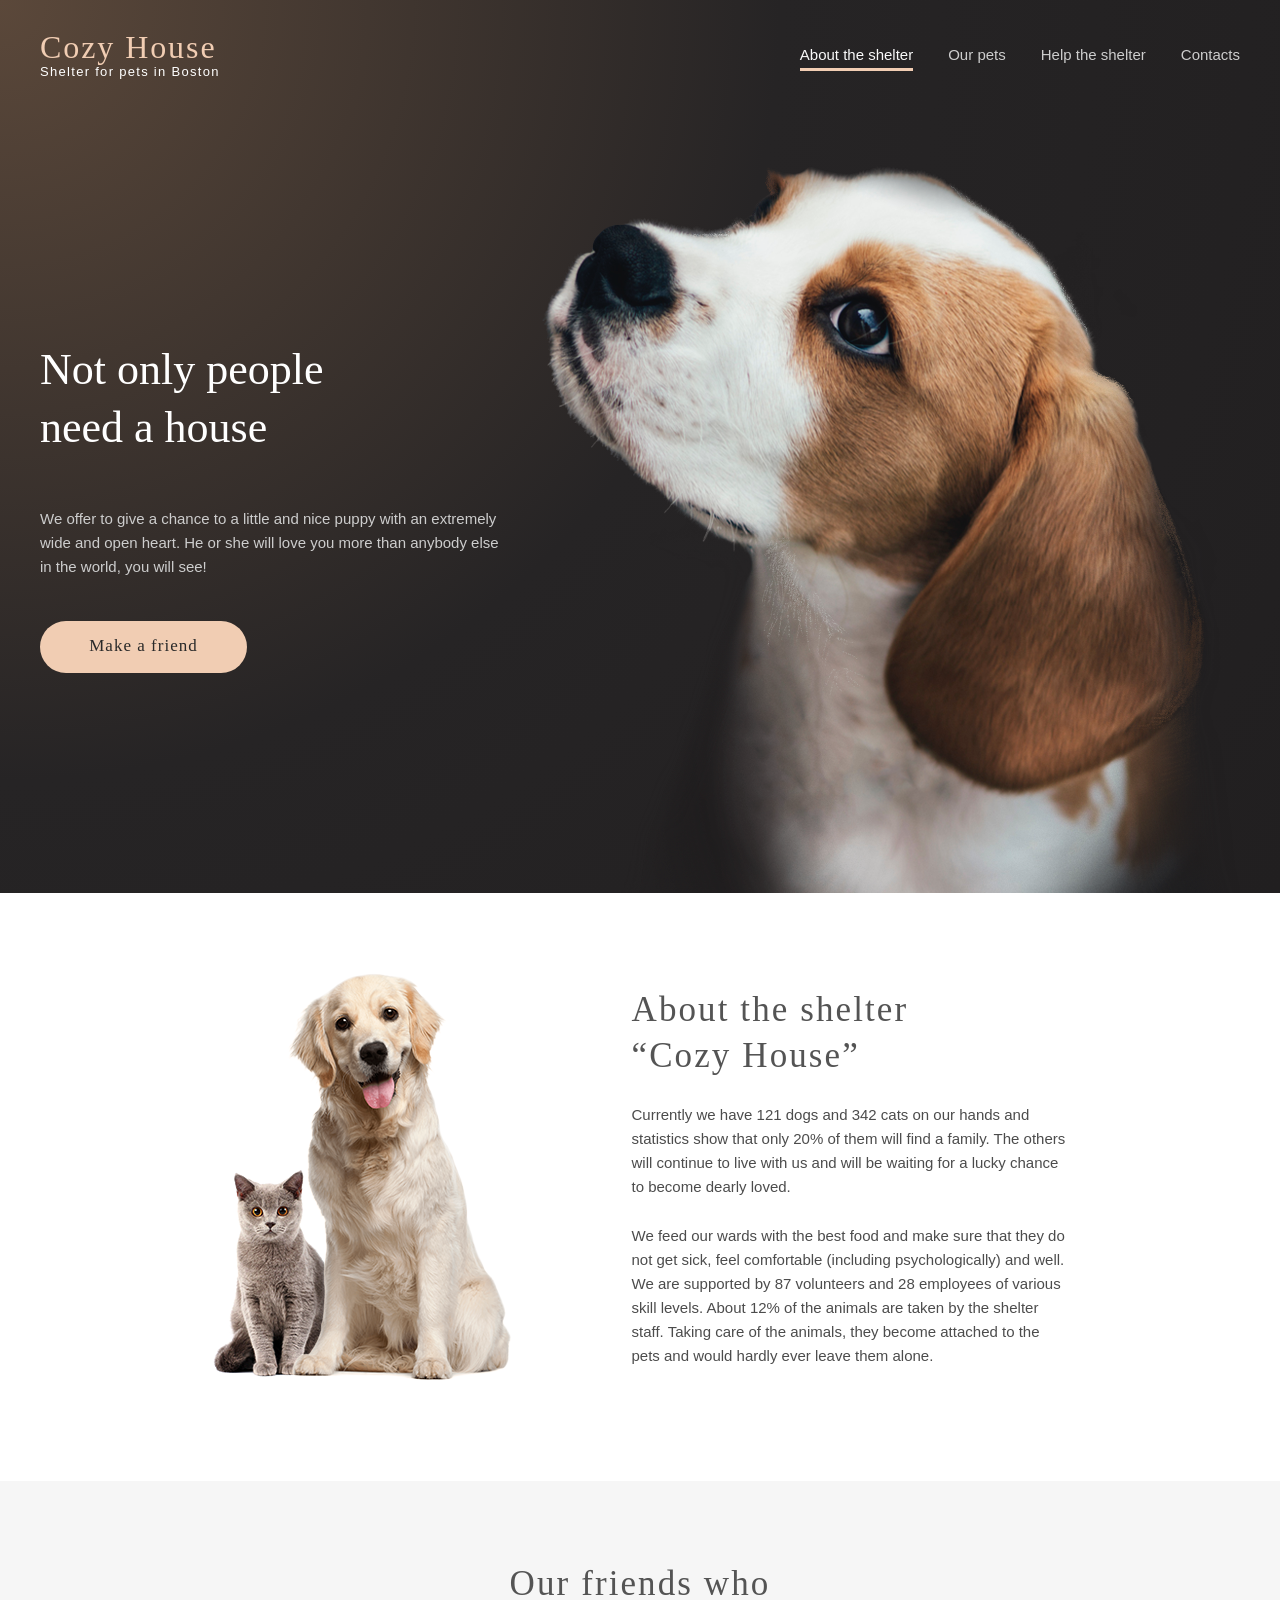
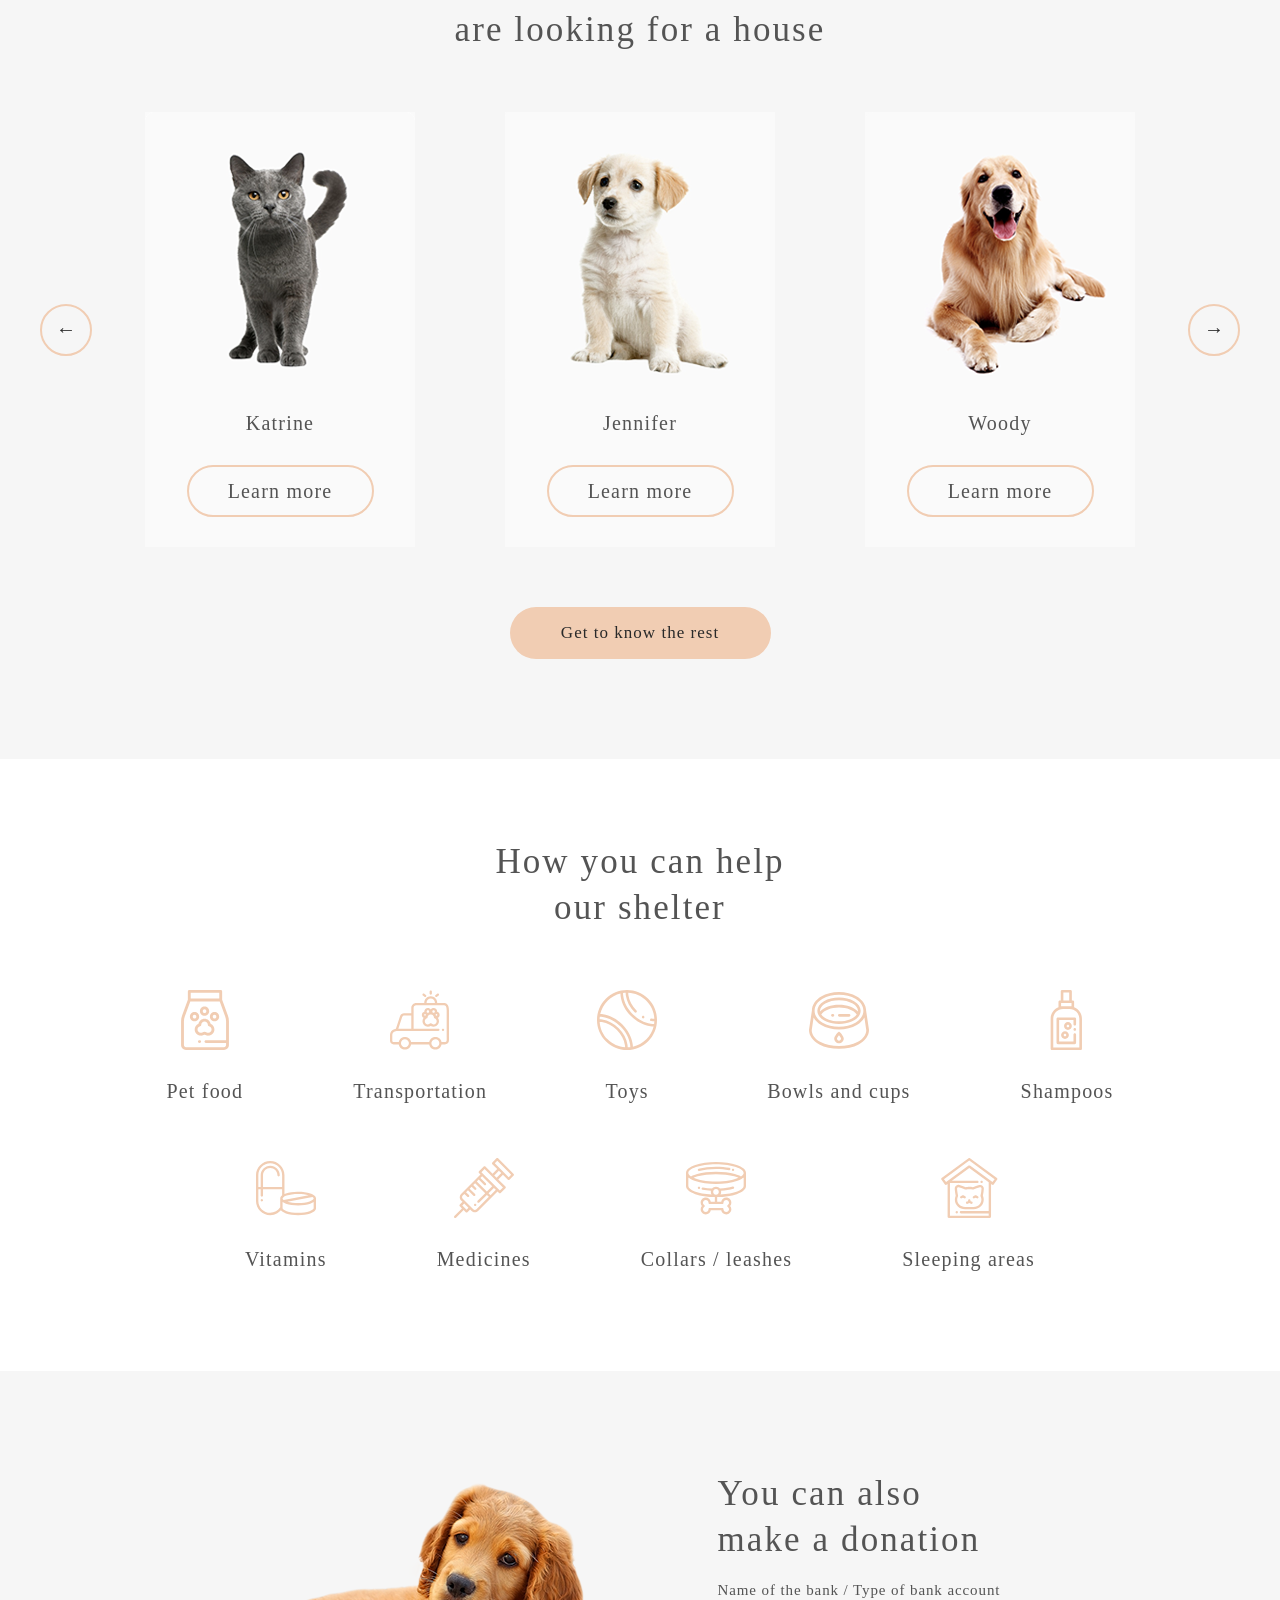
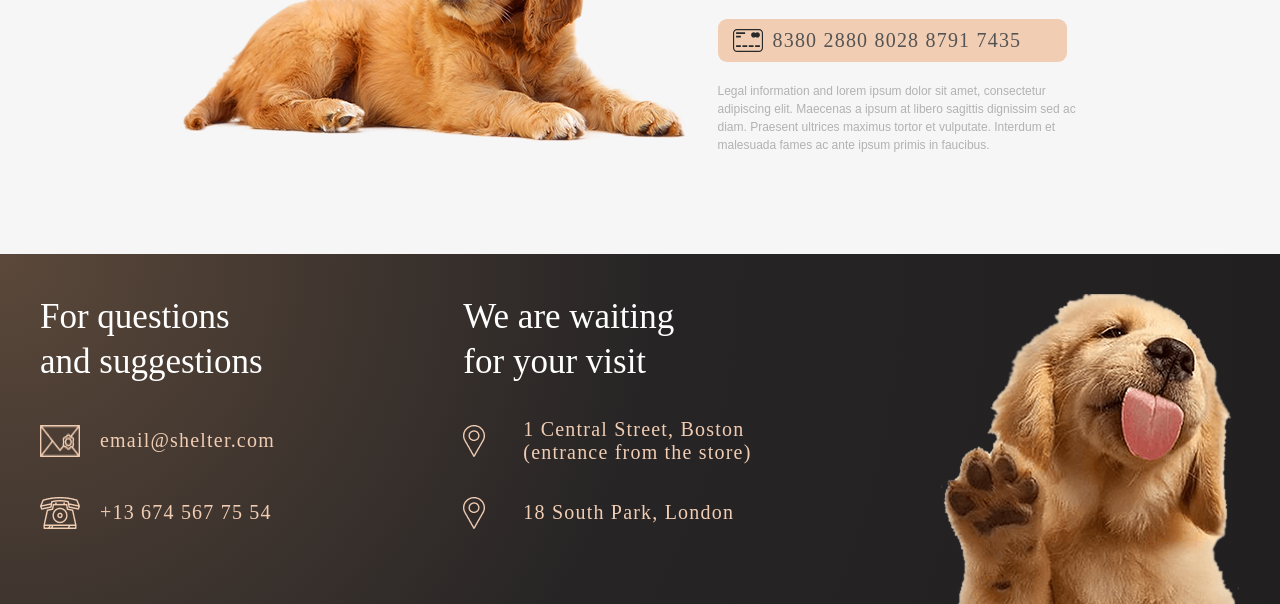
==== commit c16f9728: "fix: improve responsive layout" ====
--- a/shelter/index.html
+++ b/shelter/index.html
@@ -30,6 +30,7 @@
                     <span class="burger__line"></span>
                     <span class="burger__line"></span>
                     <span class="burger__line"></span>
+                    <span class="burger__line"></span>
                 </button>
             </div>
         
@@ -198,9 +199,11 @@
     <footer class="footer" id="contacts">
         <div class="footer_cards">
             <div class="footer__contacts">
-               <div class="footer__title">
-                For questions <br>and suggestions
-               </div>
+                <div class="footer__title">
+                    <span>For questions</span><br class="footer-br footer-br--desktop">
+                    <span>and </span><br class="footer-br footer-br--mobile">
+                    <span>suggestions</span>
+                  </div>
                <a class="footer__mail" href="mailto:email@shelter.com">
                 <img src="./assets/icons/mail.png" alt="mail" class="footer_image">
                 <span class="footer__info" >email@shelter.com</span>
@@ -212,8 +215,10 @@
             </div>
             <div class="footer__location">
                 <div class="footer__title">
-                    We are waiting <br>for your visit
-                   </div>
+                    <span>We are waiting</span><br class="footer-br footer-br--desktop">
+                    <span>for </span><br class="footer-br footer-br--mobile">
+                    <span>your visit</span>
+                </div>
                    <a class="footer__marker" href="https://maps.google.com" target="_blank">
                       <img src="./assets/icons/icon-marker.png" alt="marker" class="footer_image">
                       <span class="footer__info">1 Central Street, Boston<br> (entrance from the store)</span>
--- a/shelter/style/style.css
+++ b/shelter/style/style.css
@@ -171,7 +171,8 @@
   }
 .hero{
     display: flex;
-    
+    padding-top: 5px;
+    margin: 0;
     gap:42px;
     
 }
@@ -182,9 +183,9 @@
     flex-direction: column;
     align-items:flex-start;
     justify-content: center;
-    padding-top: 130px;
+    
     width: 460px;
-   margin-bottom: 243px;
+    
 }
 .hero__title{
     font-family: Georgia, 'Times New Roman', Times, serif;
@@ -221,6 +222,7 @@
 }
 .hero__image{
     display: block;
+    padding-top: 80px;
     
 }
 .about{
@@ -619,7 +621,9 @@
     text-decoration: none;
   
 }
-
+.footer-br--mobile {
+    display: none;
+  }
 .footer_image{
     max-width: 40px;
   height: 32px;
@@ -840,6 +844,66 @@
         width: 100%;
         height: auto;
       }
+
+      .help {
+        padding: 80px 0 100px;
+      }
+    
+      .help__container {
+        display: flex;
+        flex-direction: column;
+        align-items: center;
+      }
+    
+      .help__title {
+        width: 400px;
+        height: 90px;
+        margin: 0 0 60px;
+    
+        font-size: 35px;
+        line-height: 130%;
+        letter-spacing: 0.06em;
+        text-align: center;
+      }
+    
+      .help__list {
+        width: 630px;
+        max-width: 630px;
+    
+        display: grid;
+        grid-template-columns: repeat(3, 170px);
+        column-gap: 60px;
+        row-gap: 55px;
+    
+        margin-left: 0;
+        margin-right: auto;
+        padding: 0;
+        list-style: none;
+      }
+    
+      .help__item {
+        width: 308px;
+    
+        display: flex;
+        flex-direction: column;
+        align-items: center;
+        gap: 30px;
+      }
+    
+      .help__icon {
+        width: 60px;
+        height: 60px;
+      }
+    
+      .help__item-title {
+        margin: 0;
+    
+        font-size: 20px;
+        line-height: 115%;
+        letter-spacing: 0.06em;
+        text-align: center;
+        white-space: nowrap;
+      }
       .pets {
         padding: 80px 0 100px;
       }
@@ -923,6 +987,16 @@
       .footer__puppy__img {
         width: 300px;
         height: 310px;
+      }
+      .footer__marker {
+        align-items: flex-start;
+        gap:5px;
+        
+      }
+    
+      .footer__marker .footer_image {
+        align-self: flex-start;
+        margin-top: 0;
       }
     
   }
@@ -992,7 +1066,7 @@
       width: 260px;
       height: auto;
       padding: 0;
-      margin-top: 105px;
+      margin-top: 65px;
       align-self: flex-end;
     }
   
@@ -1006,12 +1080,14 @@
     
         padding-top: 42px;
         padding-bottom: 42px;
-    
+        padding-left: 15px;
+        padding-right: 15px;
+        width: 300px;
         gap: 42px;
       }
     
       .about__content {
-        width: 300px;
+       
         height: auto;
     
         align-items: center;
@@ -1019,7 +1095,7 @@
       }
     
       .about__title {
-        width: 290px;
+        width: 250px;
         margin: 0;
     
         font-size: 25px;
@@ -1031,7 +1107,7 @@
       .about__text {
         width: 270px;
         margin: 0;
-    
+        
         font-size: 15px;
         line-height: 160%;
         text-align: justify;
@@ -1189,14 +1265,14 @@
       .help__icon {
         width: 50px;
         height: 50px;
-        margin: 0;
+       
     
         object-fit: contain;
       }
     
       .help__item-title {
-        margin: 0;
-    
+        
+       
         font-size: 15px;
         line-height: 110%;
         letter-spacing: 0.06em;
@@ -1283,5 +1359,102 @@
         width: 100%;
         height: auto;
       }
-  }
-  +      .footer {
+        width: 100%;
+      }
+      
+      .footer_cards {
+        width: 100%;
+        max-width: 320px;
+        height: auto;
+      
+        display: flex;
+        flex-direction: column;
+        align-items: center;
+        flex-wrap: nowrap;
+      
+        padding: 30px 10px 0;
+        row-gap: 40px;
+        column-gap: 0;
+      }
+      
+      .footer__contacts,
+      .footer__location {
+        width: 300px;
+      
+        display: flex;
+        flex-direction: column;
+        align-items: center;
+      }
+      
+      .footer__contacts {
+        gap: 40px;
+      }
+      
+      .footer__location {
+        gap: 40px;
+      }
+      
+      .footer__title {
+        width: 280px;
+    margin: 0 auto;
+
+    font-size: 25px;
+    line-height: 130%;
+    letter-spacing: 0.06em;
+    text-align: center;
+        
+      }
+      .footer-br--desktop {
+        display: none;
+      }
+      
+      .footer-br--mobile {
+        display: inline;
+      }
+      
+      .footer__mail,
+      .footer__tel {
+        display: grid;
+        grid-template-columns: 40px auto;
+        column-gap: 20px;
+        align-items: center;
+      
+        width: 251px;
+        text-decoration: none;
+      }
+      
+    
+      .footer__marker {
+        display: grid;
+        grid-template-columns: 22px 260px;
+        column-gap: 20px;
+        align-items: start;
+      
+        width: 300px;
+        text-decoration: none;
+      }
+      
+      .footer__marker .footer_image {
+        width: 22px;
+        height: 32px;
+        margin-top: 5px;
+      }
+      
+      .footer__info {
+        font-size: 20px;
+        line-height: 115%;
+        letter-spacing: 0.06em;
+      }
+      
+     
+      .footer__puppy {
+        width: 260px;
+        margin: 0 auto;
+      }
+      
+      .footer__puppy__img {
+        width: 260px;
+        height: auto;
+      }
+    }
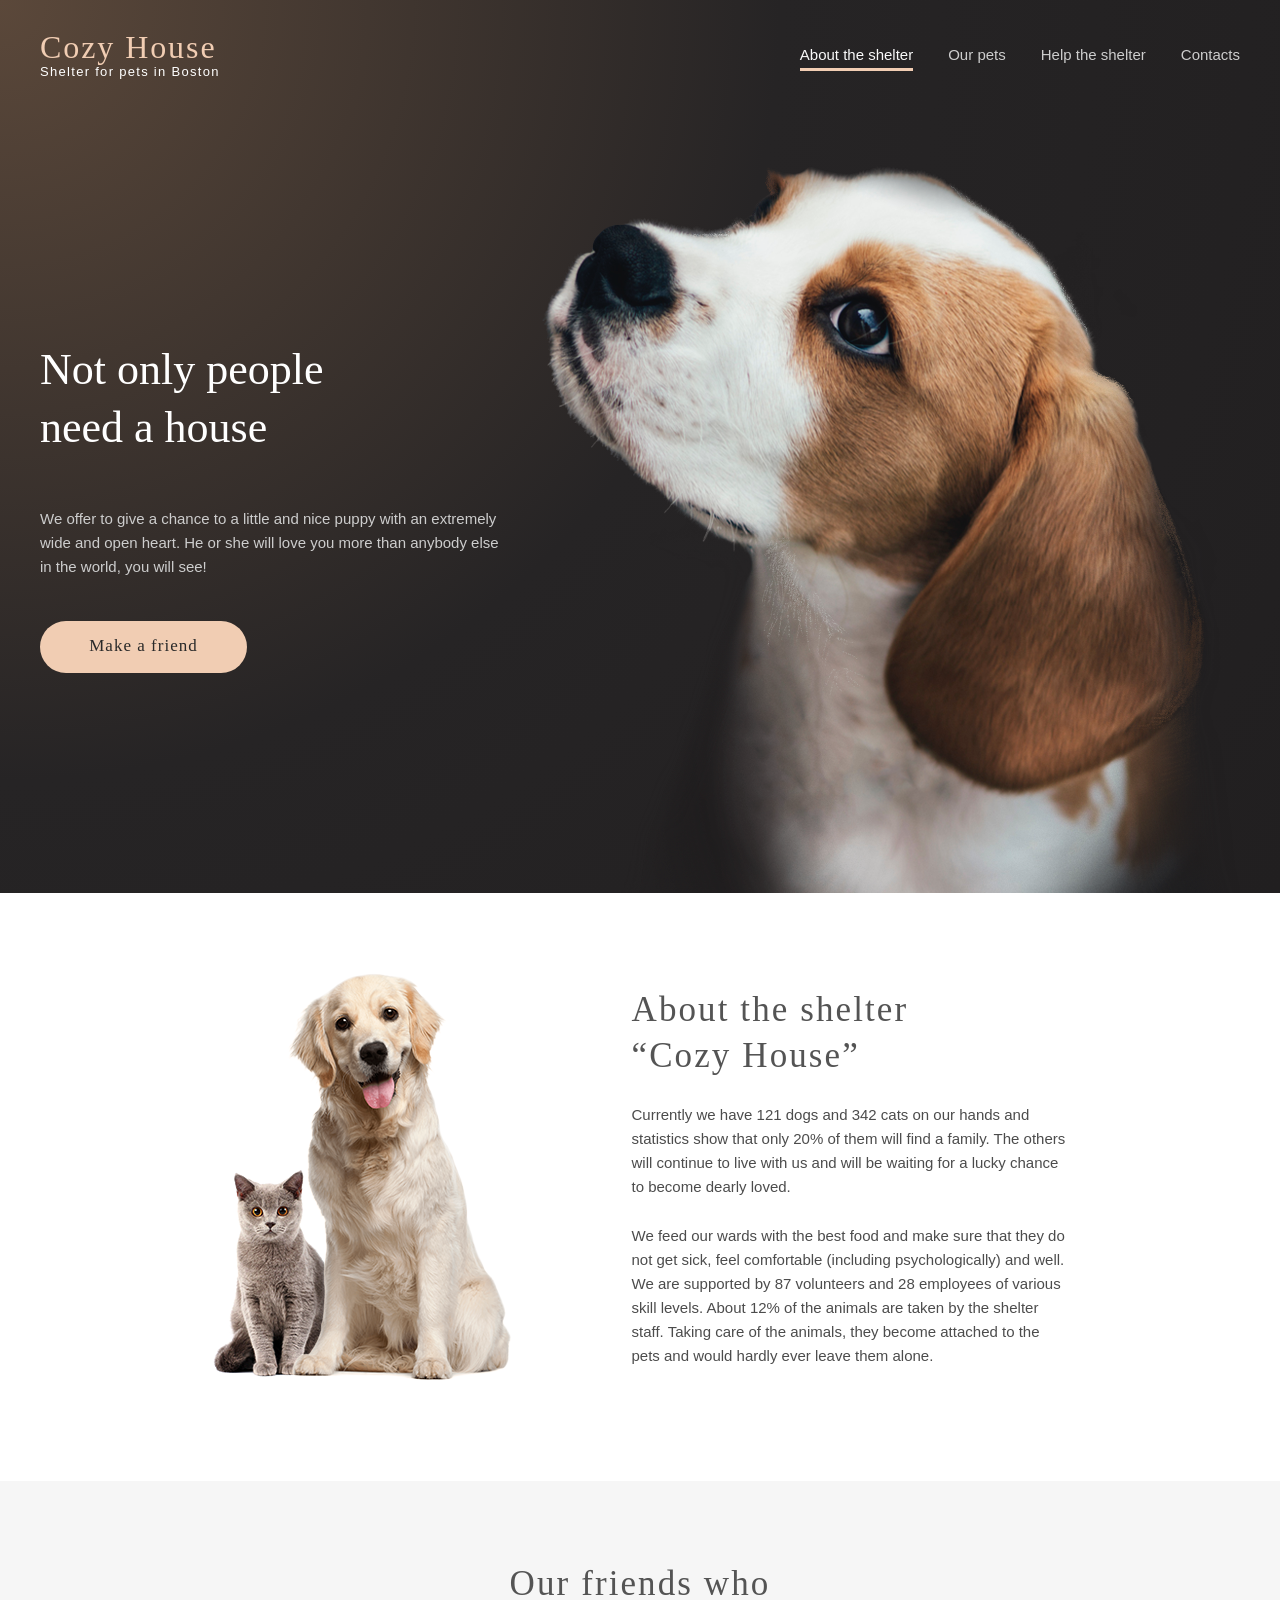
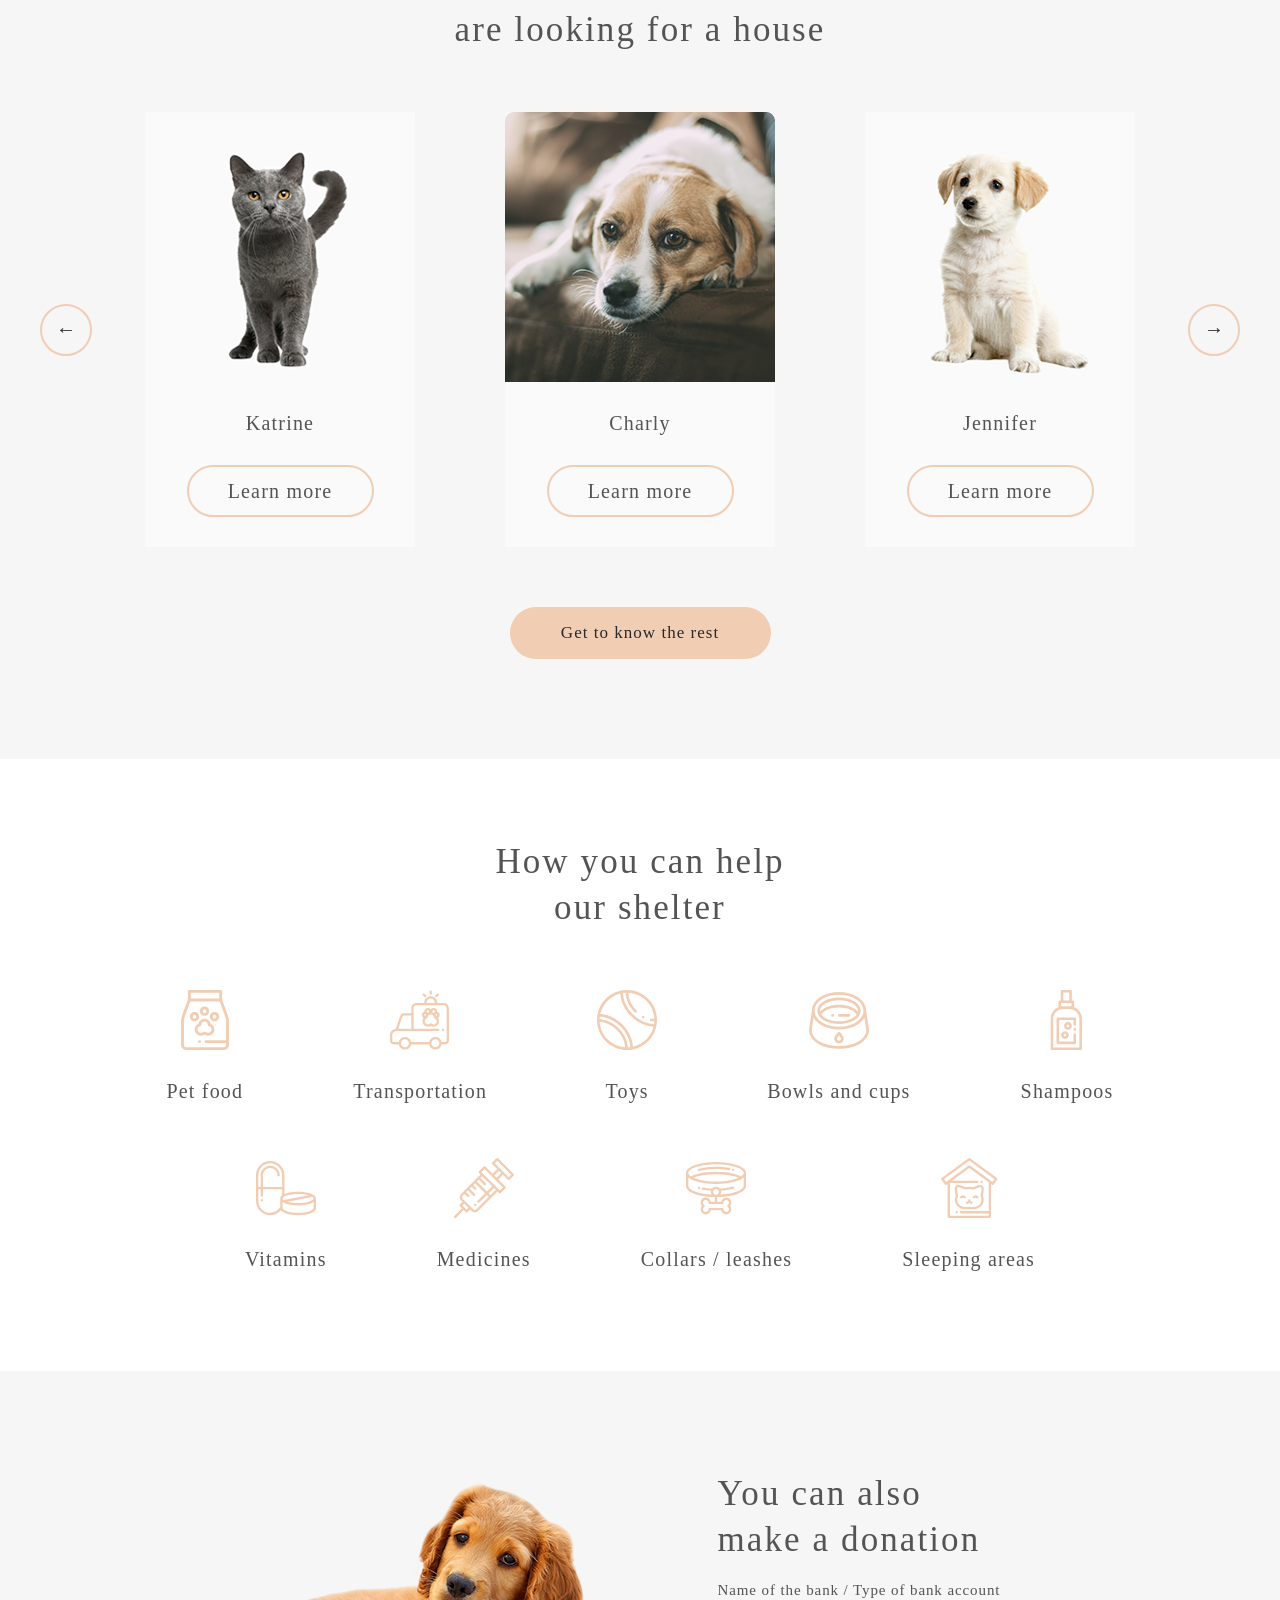
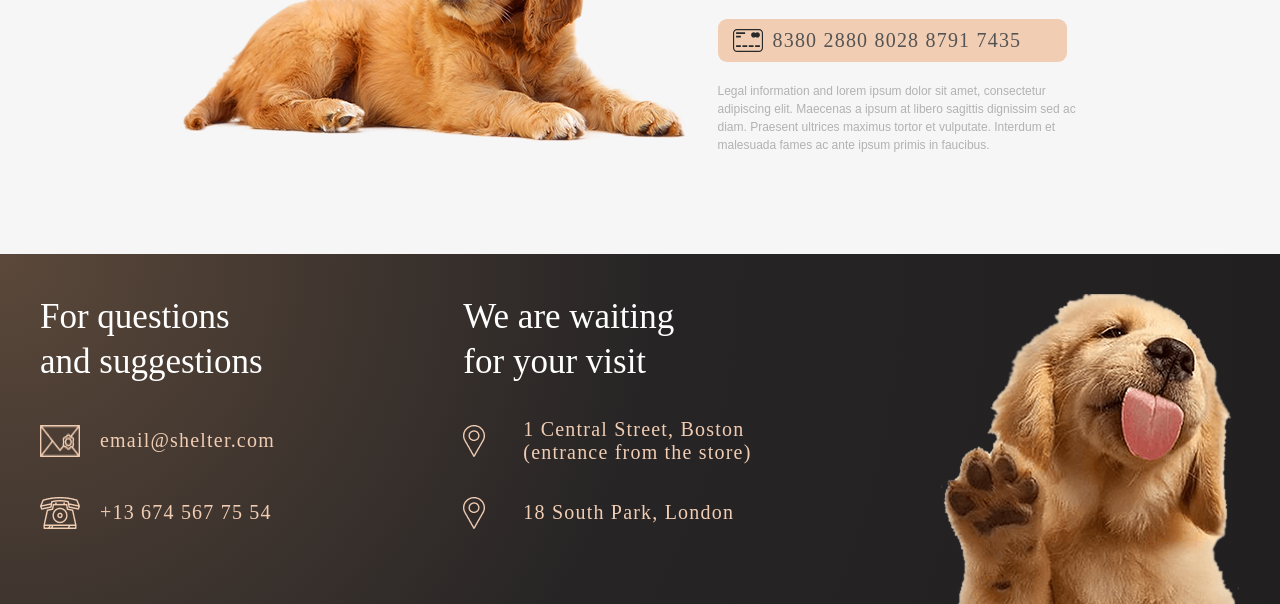
==== commit b6f7ec28: "feat: add carousel group switching - 2026-06-26 17:54" ====
--- a/shelter/index.html
+++ b/shelter/index.html
@@ -30,7 +30,7 @@
                     <span class="burger__line"></span>
                     <span class="burger__line"></span>
                     <span class="burger__line"></span>
-                    <span class="burger__line"></span>
+                    
                 </button>
             </div>
         
@@ -47,14 +47,14 @@
     
             </section>
         </div>
-        
+        <div class="menu-overlay"></div>
     </header>
     <main>
         
         <section class="about" id="about">
             <div class="container about__container">
                 <div class="about__image">
-                    <img xlass="about__img" src="./assets/images/about-pets.png" alt="about-pets">
+                    <img class="about__img" src="./assets/images/about-pets.png" alt="about-pets">
                 </div>
                 <div class="about__content">
                     <h2 class="about__title">About the shelter “Cozy House”</h2>
@@ -203,7 +203,7 @@
                     <span>For questions</span><br class="footer-br footer-br--desktop">
                     <span>and </span><br class="footer-br footer-br--mobile">
                     <span>suggestions</span>
-                  </div>
+                </div>
                <a class="footer__mail" href="mailto:email@shelter.com">
                 <img src="./assets/icons/mail.png" alt="mail" class="footer_image">
                 <span class="footer__info" >email@shelter.com</span>
--- a/shelter/style/style.css
+++ b/shelter/style/style.css
@@ -17,6 +17,11 @@
   body {
     margin: 0;
   }
+  html.no-scroll,
+  body.no-scroll {
+    overflow: hidden;
+  }
+  
   
   img {
     max-width: 100%;
@@ -129,7 +134,20 @@
     color: #292929;
    
   }
-
+  .menu-overlay {
+    position: fixed;
+    inset: 0;
+    background: rgba(41, 41, 41, 0.6);
+    opacity: 0;
+    visibility: hidden;
+    transition: opacity 0.3s ease;
+    z-index: 5;
+  }
+  .menu-overlay--open {
+    opacity: 1;
+    visibility: visible;
+  }
+  
   .header--pets .header__container {
     padding: 30px 0;
 }
@@ -665,12 +683,21 @@
 .footer__info {
   transition: all 0.3s ease;
 }
+.pets__card {
+  background-color: #FAFAFA;
+  cursor: pointer;
+  transition: background-color 0.3s ease;
+  -webkit-tap-highlight-color: transparent;
+}
+
+.pets__card:hover {
+  background-color: #FFFFFF;
+}
+
 .pets__card:hover .slider__btn {
-    background-color: #FDDCC4 !important;
-    border-color: #FDDCC4 !important;
-}
-
-
+  background-color: #FDDCC4;
+  border-color: #FDDCC4;
+}
 .pets--page {
     background-color: #F6F6F6;
     padding: 80px 0 100px;
@@ -927,9 +954,34 @@
         width: 270px;
         flex-shrink: 0;
       }
+      
     
       .pets__button {
-        margin-top: 60px;
+        margin-top: 50px;
+      }
+
+      .pets--page {
+        padding: 80px 0 76px;
+      }
+      
+      
+      .pets--page .pets__title {
+        margin-bottom: 30px;
+      }
+      
+      
+      .pets--page .pets__cards--page {
+        width: 580px;
+        max-width: 580px;
+      
+        display: grid;
+        grid-template-columns: repeat(2, 270px);
+        gap: 30px 40px;
+      
+        overflow: visible;
+      }
+      .pets--page .pets__card:nth-child(n + 7) {
+        display: none;
       }
       .donation__container {
         flex-direction: column-reverse;
@@ -1011,9 +1063,7 @@
       align-items: center;
     }
   
-    .navigation {
-      display: none;
-    }
+    
   
     .burger {
       display: flex;
@@ -1153,12 +1203,12 @@
         row-gap: 20px;
       }
     
-      .pets__cards {
+      .pets__slider .pets__cards {
         order: 1;
-    
+      
         width: 270px;
         height: 435px;
-    
+      
         display: flex;
         gap: 0;
         overflow: hidden;
@@ -1457,4 +1507,170 @@
         width: 260px;
         height: auto;
       }
-    }+      .page--pets .burger {
+        margin-right: 23px;
+      }
+      .pets--page {
+        padding: 42px 0;
+      }
+      
+      .pets--page .pets__container {
+        max-width: 320px;
+        padding: 0 10px;
+      }
+      
+      .pets--page .pets__title {
+        width: 300px;
+        margin: 0 0 42px;
+      
+        font-size: 25px;
+        line-height: 130%;
+        letter-spacing: 0.06em;
+        text-align: center;
+      }
+      
+     
+      .pets--page .pets__cards--page {
+        order: 0;
+        width: 270px;
+        max-width: 270px;
+        height: auto;
+      
+        display: grid;
+        grid-template-columns: 270px;
+        row-gap: 30px;
+      
+        overflow: visible;
+      }
+      
+      
+      .pets--page .pets__card {
+        width: 270px;
+        min-width: 270px;
+        height: 435px;
+      }
+      
+      
+      .pets--page .pets__card:nth-child(n + 4) {
+        display: none;
+      }
+      
+      
+      .pets--page .pagination {
+        width: 300px;
+      
+        display: flex;
+        justify-content: center;
+        align-items: center;
+        gap: 10px;
+      
+        margin: 42px auto 0;
+      }
+      
+      .pets--page .pagination__btn {
+        width: 52px;
+        height: 52px;
+        flex-shrink: 0;
+      }
+      .burger {
+        position: fixed;
+        top: 49px;
+        right: 53px;
+        z-index: 300;
+    
+        display: flex;
+        flex-direction: column;
+        justify-content: space-between;
+    
+        width: 30px;
+        height: 22px;
+    
+        padding: 0;
+        border: none;
+        background: transparent;
+        cursor: pointer;
+    
+        transition: transform 0.3s ease;
+        transform-origin: center;
+      }
+    
+      .burger__line {
+        width: 30px;
+        height: 2px;
+        background-color: #f1cdb3;
+      }
+    
+      .burger--open {
+        transform: rotate(90deg);
+      }
+    
+      .navigation {
+        position: fixed;
+        top: 0;
+        right: 0;
+        z-index: 100;
+    
+        width: 320px;
+        height: 100vh;
+    
+        background-color: #292929;
+    
+        transform: translateX(100%);
+        transition: transform 0.3s ease;
+      }
+    
+      .navigation.navigation--open {
+        transform: translateX(0);
+      }
+    
+      .navigation__list {
+        width: 100%;
+        height: 100%;
+    
+        margin: 0;
+        padding: 0;
+        list-style: none;
+    
+        display: flex;
+        flex-direction: column;
+        justify-content: center;
+        align-items: center;
+        gap: 40px;
+      }
+    
+      .navigation__item {
+        margin: 0;
+        padding: 0;
+      }
+    
+      .navigation__link {
+        font-size: 32px;
+        line-height: 51px;
+        color: #cdcdcd;
+        text-decoration: none;
+      }
+    
+      .navigation__link--active {
+        color: #fafafa;
+      }
+      .header--pets .navigation__link {
+        color: #cdcdcd;
+      }
+    
+      .header--pets .navigation__link:hover {
+        color: #fafafa;
+      }
+    
+      .header--pets .navigation__link--active {
+        color: #fafafa;
+      }
+    
+      .header--pets .burger__line {
+        background-color: #000000;
+      }
+    
+      .header--pets .burger--open .burger__line {
+        background-color: #f1cdb3;
+      }
+    }
+    
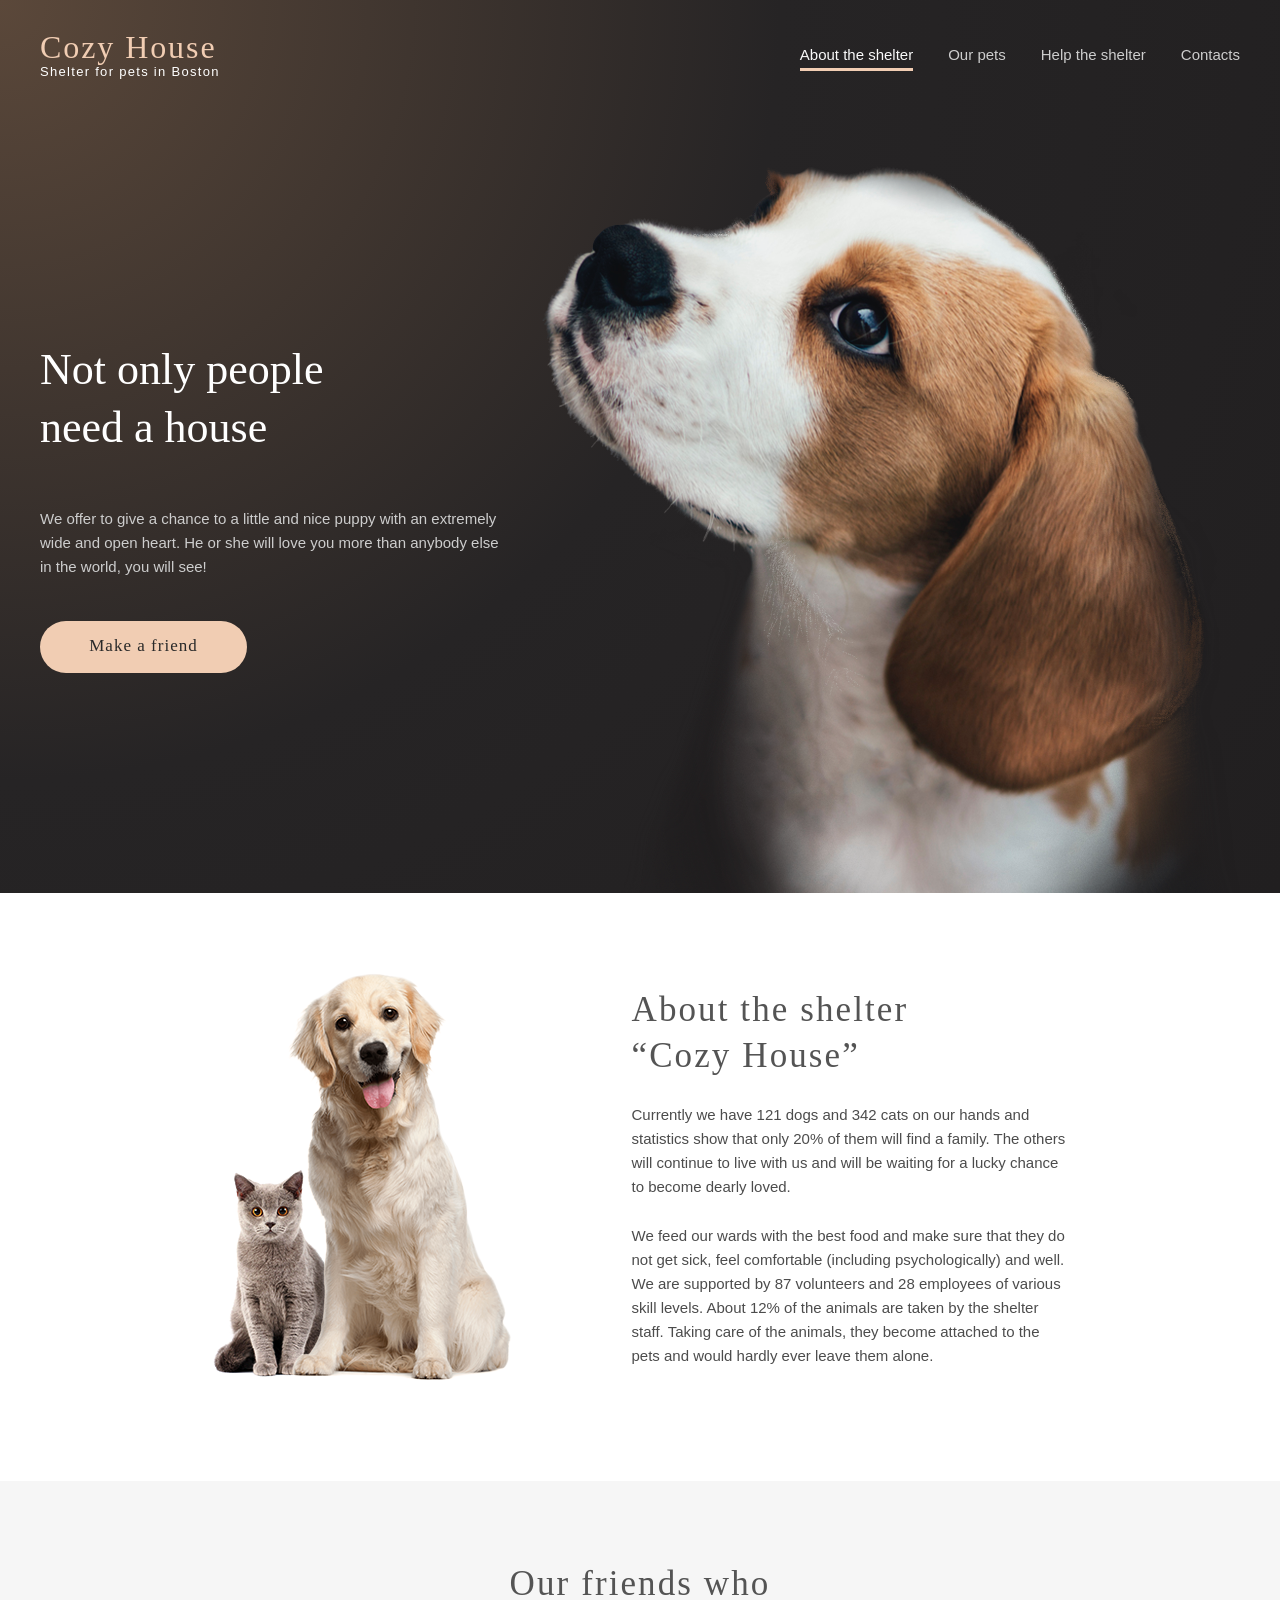
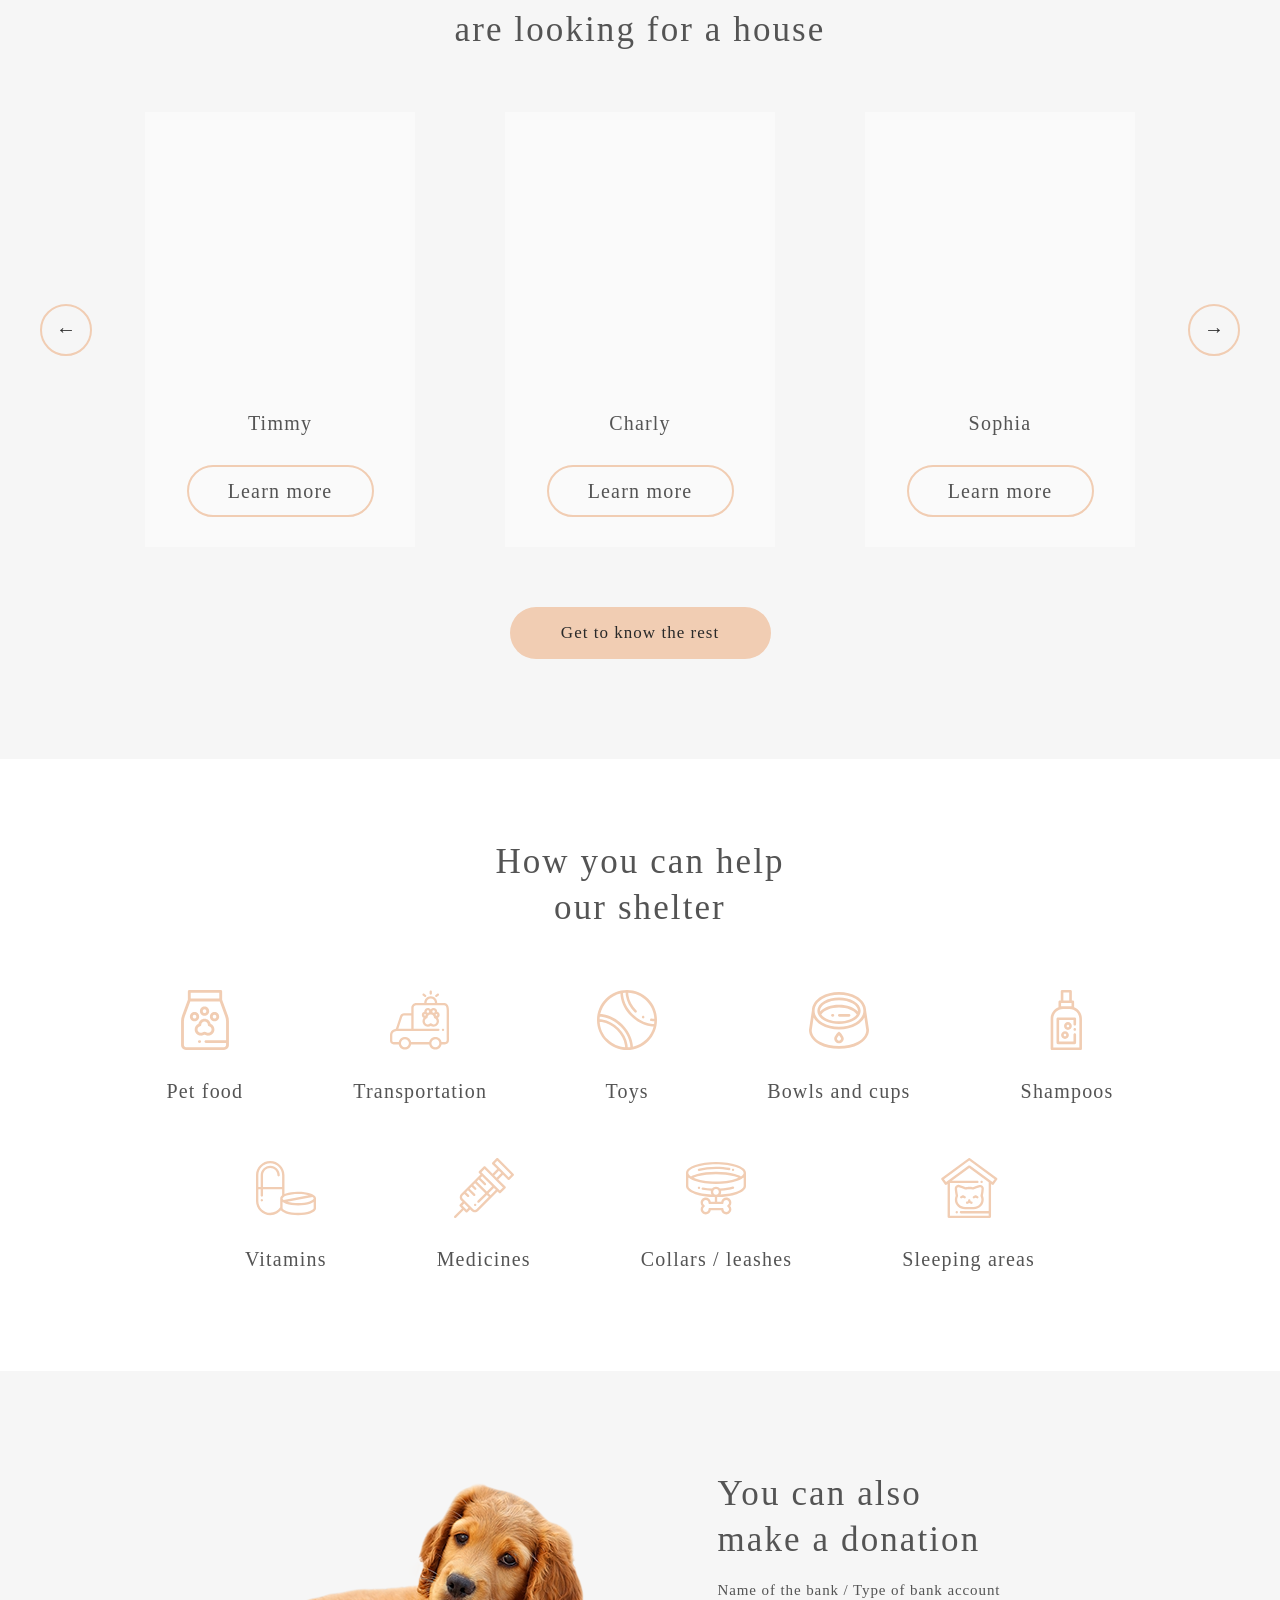
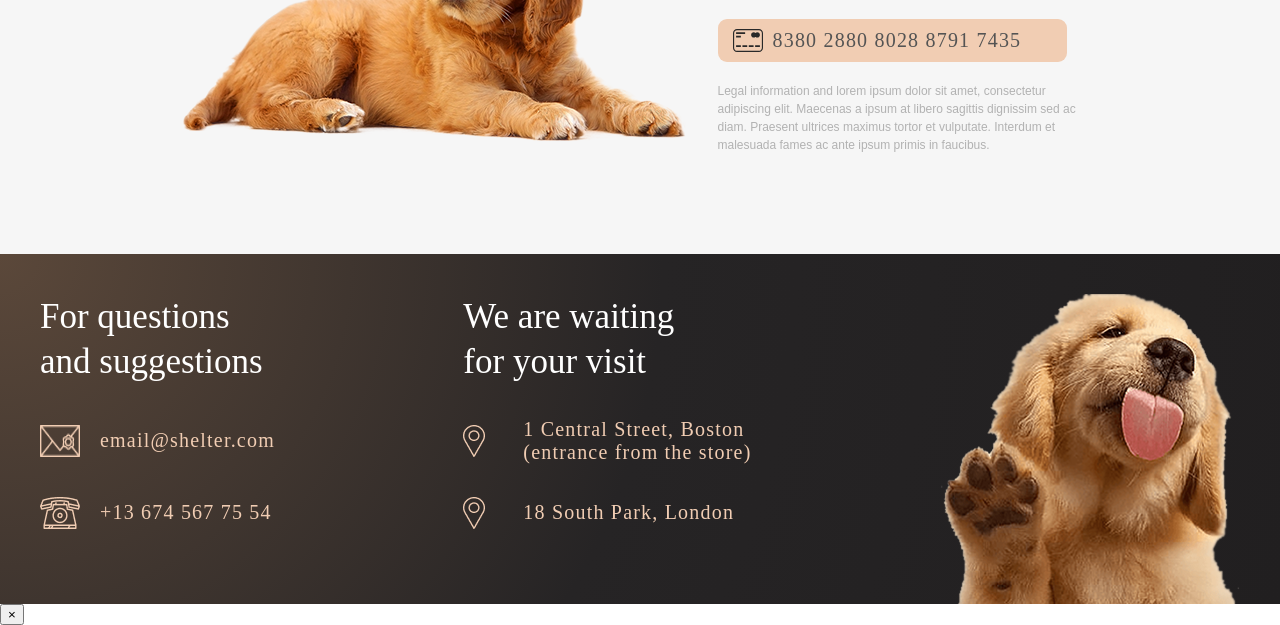
==== commit 9fa194fa: "feat: add animated carousel controls - 2026-06-27 13:55" ====
--- a/shelter/index.html
+++ b/shelter/index.html
@@ -69,50 +69,15 @@
             <div class="container pets__container">
                 <h2 class="pets__title">Our friends who<br> are looking for a house</h2>
                 <div class="pets__slider">
-                    <button class="slider-btn slider-btn--prev" type="button">&#8592;</button>
-                    <div class="pets__cards">
-                        <div class="pets__card">
-                            <img src="./assets/images/pets-katrine.png" alt="katarine" class="slider-card-img">
-                            <span>Katrine</span>
-                             <button class="slider__btn">Learn more</button>
-                        </div>
-                        <div class="pets__card">
-                            <img src="./assets/images/pets-jennifer.png" alt="jennifer" class="slider-card-img">
-                            <span>Jennifer</span>
-                            <button class="slider__btn">Learn more</button>
-                        </div>
-                        <div class="pets__card">
-                            <img src="./assets/images/pets-woody.png" alt="woody" class="slider-card-img">
-                            <span>Woody</span>
-                            <button class="slider__btn">Learn more</button>
-                        </div> 
-                        <div class="pets__card">
-                            <img src="./assets/images/pets-sofia.png" alt="sofia" class="slider-card-img">
-                            <span>Sophia</span>
-                            <button class="slider__btn">Learn more</button>
-                        </div>
-                        <div class="pets__card">
-                            <img src="./assets/images/pets-timmy.png" alt="timmy" class="slider-card-img">
-                            <span>Timmy</span>
-                            <button class="slider__btn">Learn more</button>
-                        </div>
-                        <div class="pets__card">
-                            <img src="./assets/images/pets-charly.png" alt="charly" class="slider-card-img">
-                            <span>Charly</span>
-                            <button class="slider__btn">Learn more</button>
-                        </div>
-                        <div class="pets__card">
-                            <img src="./assets/images/pets-scarlet.png" alt="scarlet" class="slider-card-img">
-                            <span>Scarlett</span>
-                            <button class="slider__btn">Learn more</button>
-                        </div>
-                        <div class="pets__card">
-                            <img src="./assets/images/pets-freddie.png" alt="freddie" class="slider-card-img">
-                            <span>Freddie</span>
-                            <button class="slider__btn">Learn more</button>
+                    <button class="slider-btn slider-btn--prev" type="button" aria-label="Previous pets">&#8592;</button>
+                    <div class="pets__carousel">
+                        <div class="pets__cards">
+                        
+        
                         </div>
                     </div>
-                        <button class="slider-btn slider-btn--next" type="button">&#8594;</button>
+                    
+                        <button class="slider-btn slider-btn--next" type="button" aria-label="Next pets">&#8594;</button>
                     
                 </div>        
                 <a class="pets__button" href="./pets.html">
@@ -235,6 +200,12 @@
 
         
     </footer>
+    <div class="modal">
+        <div class="pet__container">
+
+        </div>
+        <button class="modal-close">×</button>
+    </div>
     <script src="./js/index.js"></script>    
 </body>
 </html>
--- a/shelter/style/style.css
+++ b/shelter/style/style.css
@@ -336,6 +336,30 @@
   width: 990px;
   overflow: hidden;
   }
+  .pets__carousel {
+    overflow: hidden;
+  }
+  .pets__cards {
+    transition: transform 0.5s ease;
+  }
+  
+  .pets__cards--move-left {
+    transform: translateX(-100%);
+  }
+  
+  .pets__cards--move-right {
+    transform: translateX(100%);
+  }
+  
+  .pets__cards--from-left {
+    transition: none;
+    transform: translateX(-100%);
+  }
+  
+  .pets__cards--from-right {
+    transition: none;
+    transform: translateX(100%);
+  }
   
 .pets__card{
     max-width: 270px;
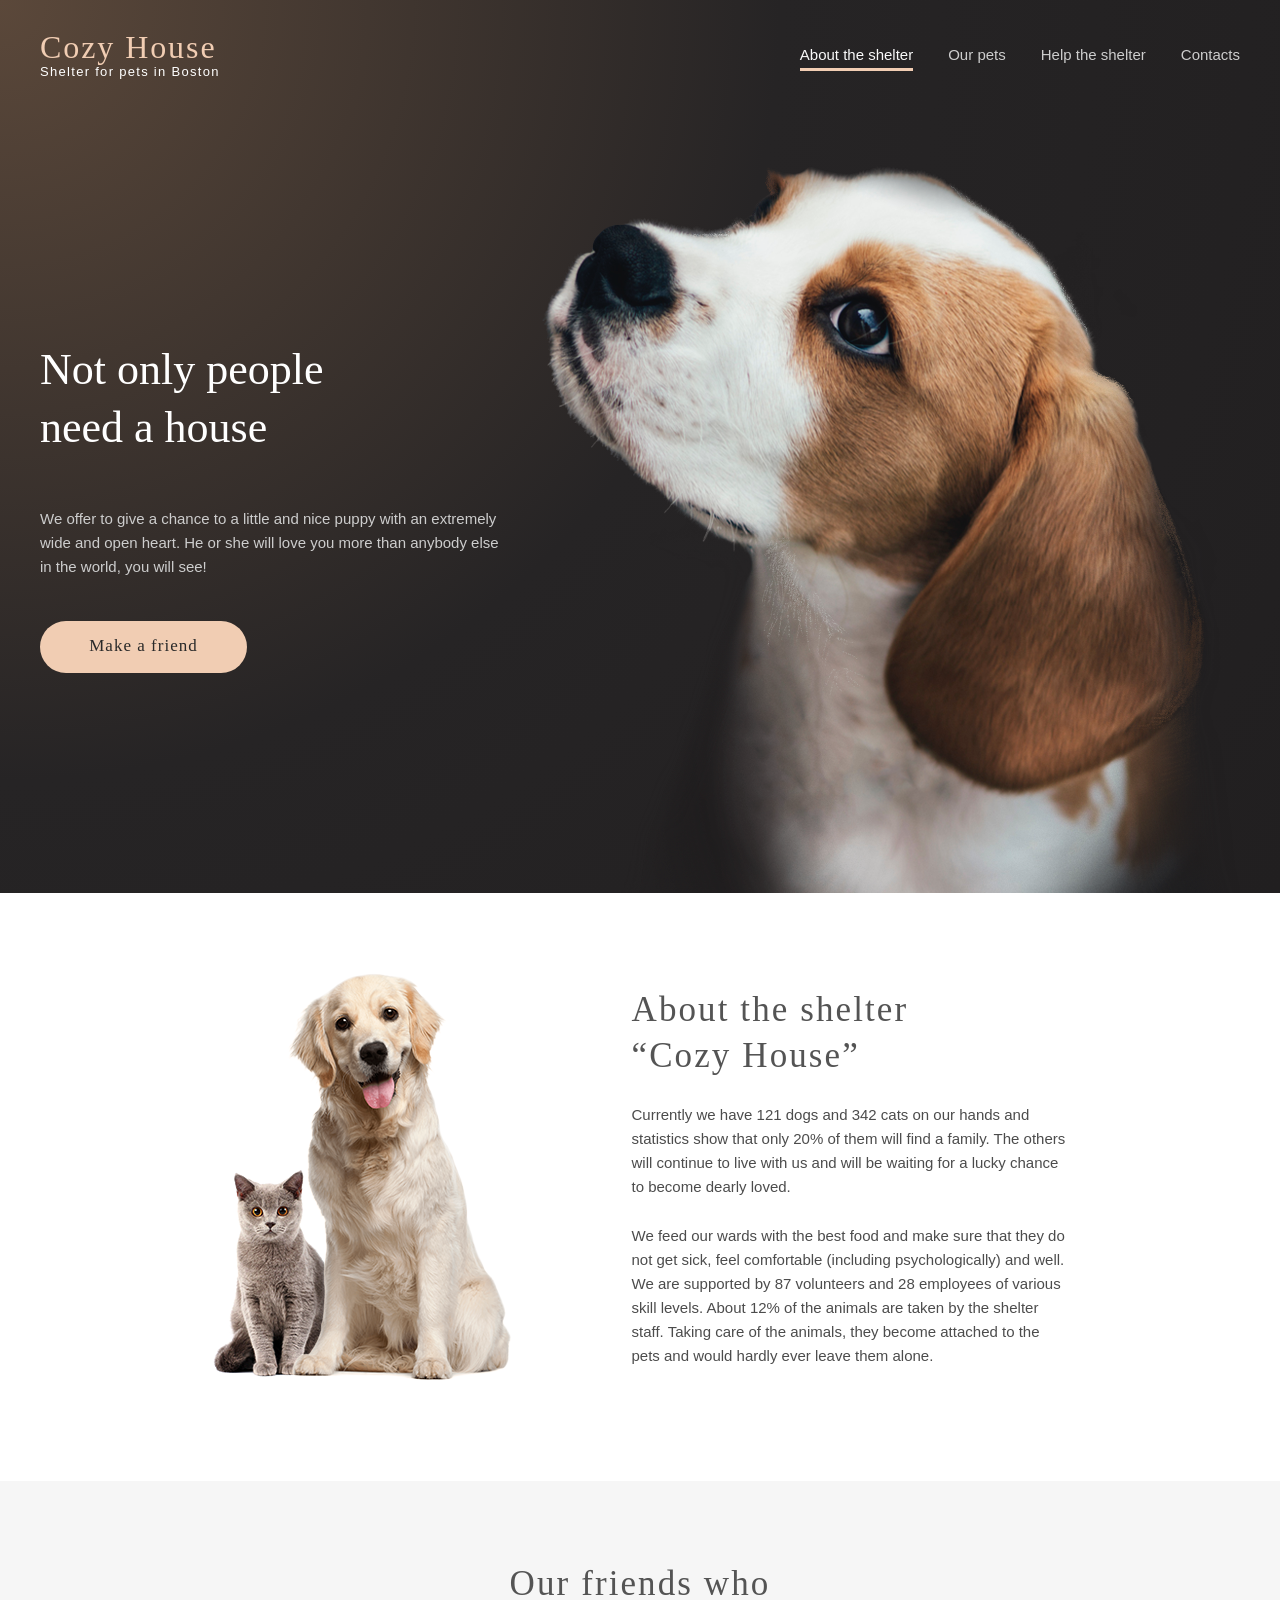
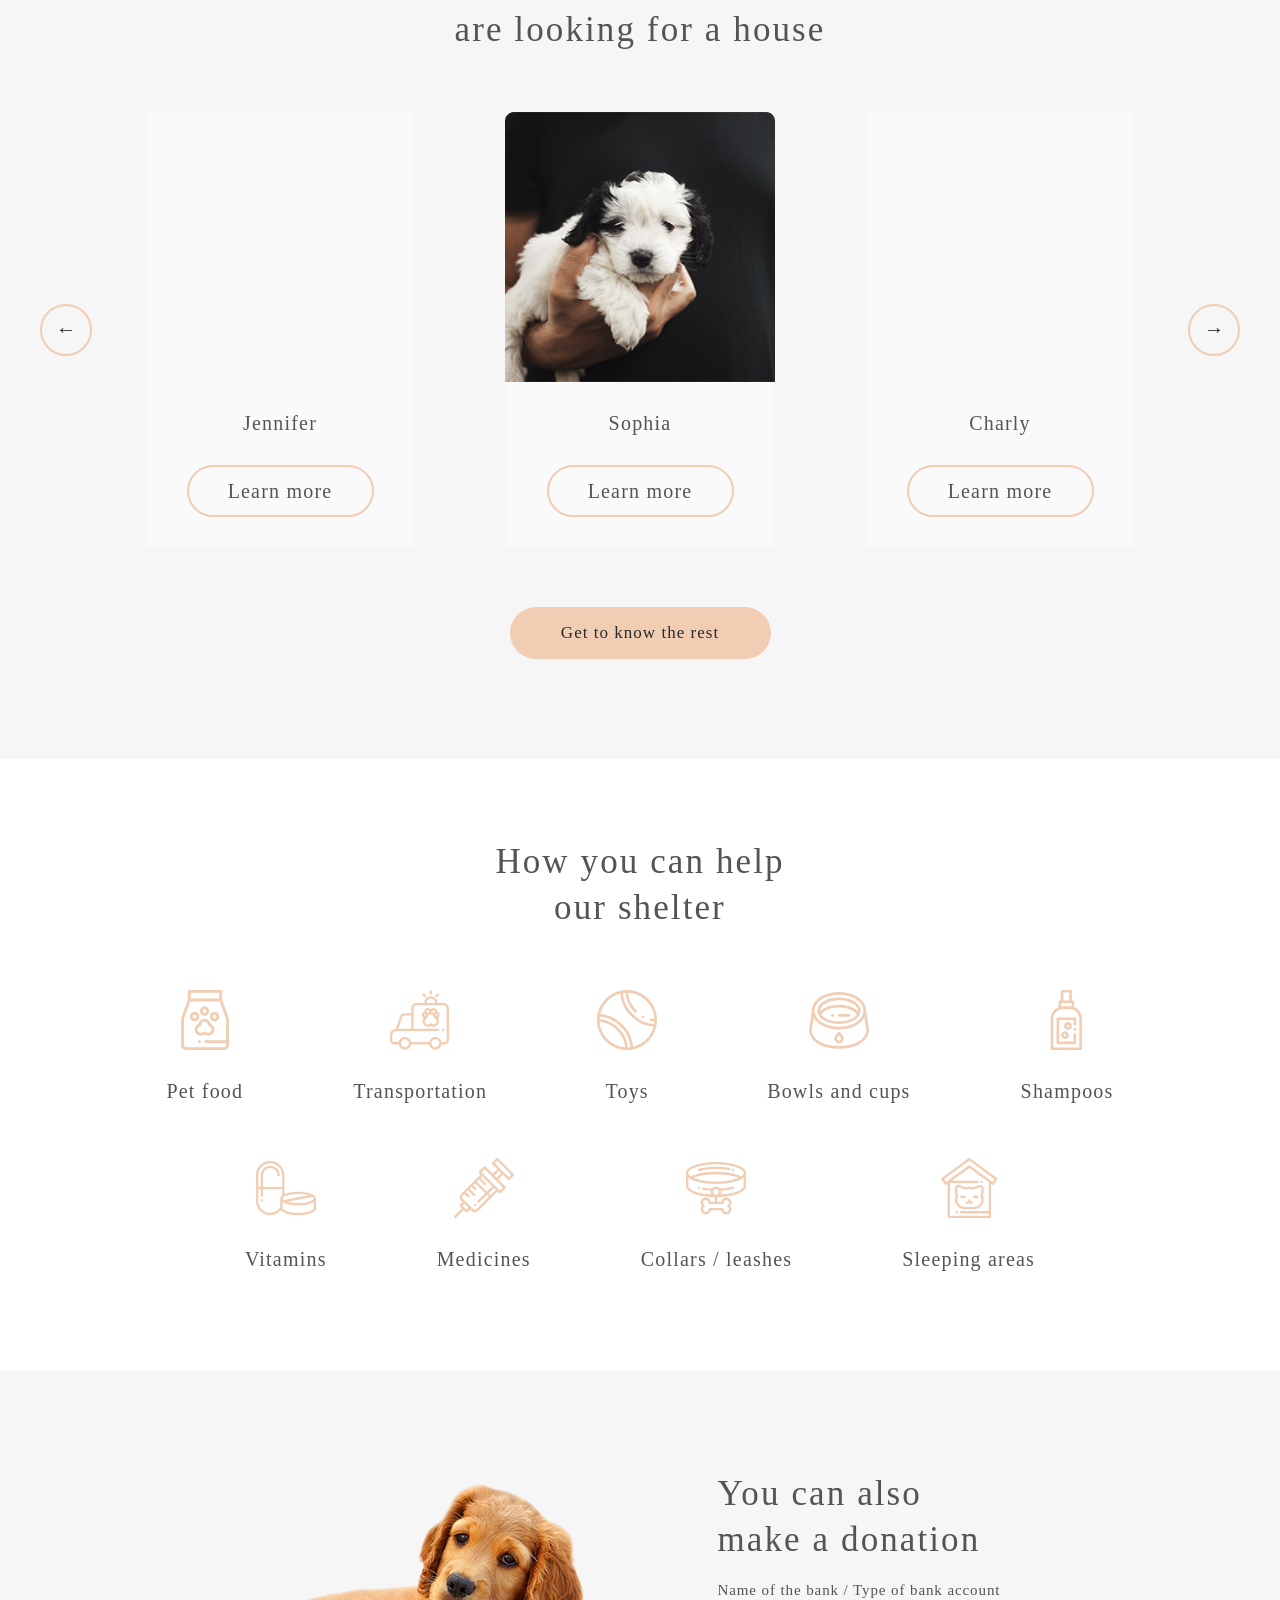
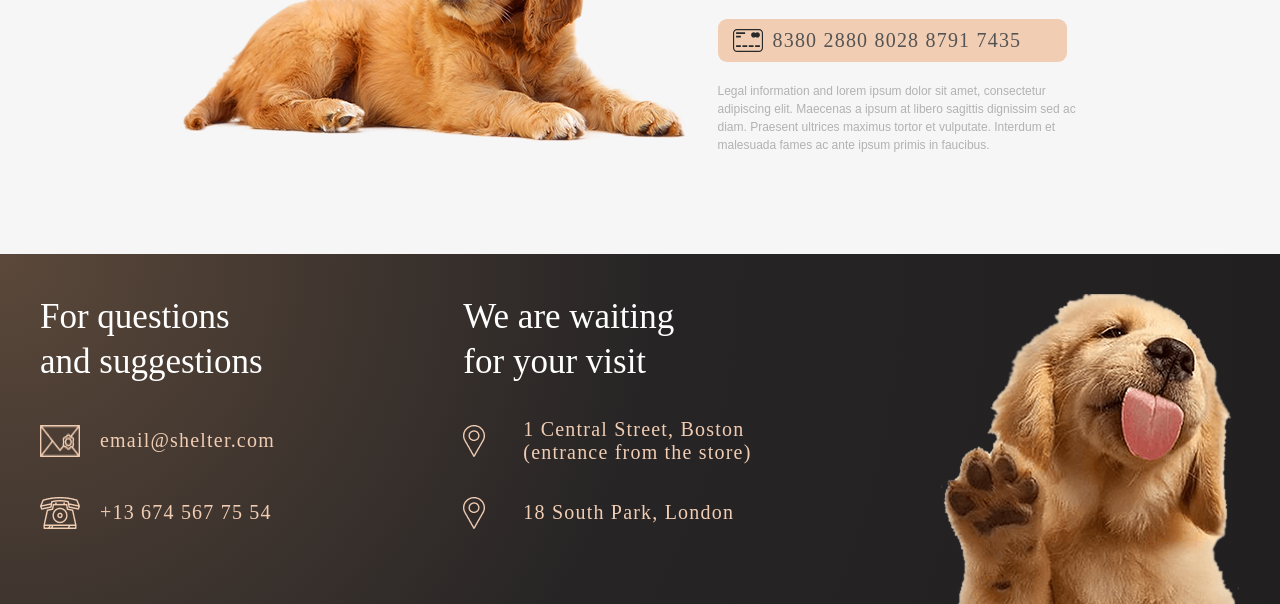
==== commit 872ab772: "feat: add pet popup modal - 2026-06-27 20:23" ====
--- a/shelter/index.html
+++ b/shelter/index.html
@@ -201,11 +201,12 @@
         
     </footer>
     <div class="modal">
-        <div class="pet__container">
-
+        <div class="modal__content">
+          <button class="modal-close" type="button" aria-label="Close popup">×</button>
+      
+          <div class="modal__body"></div>
         </div>
-        <button class="modal-close">×</button>
-    </div>
+      </div>
     <script src="./js/index.js"></script>    
 </body>
 </html>
--- a/shelter/style/style.css
+++ b/shelter/style/style.css
@@ -820,6 +820,31 @@
     background-color: currentColor;
   }
 
+  .modal .modal__list {
+    margin: 0;
+    padding-left: 15px;
+    list-style: disc;
+    font-family: Georgia, 'Times New Roman', serif;
+    font-size: 15px;
+    line-height: 17px;
+    letter-spacing: 0.06em;
+    font-weight: 400;
+    color: #000000;
+  }
+  
+  .modal .modal__list li {
+    margin-bottom: 10px;
+  }
+  
+  .modal .modal__list li::marker {
+    color: #F1CDB3;
+    font-size: 12px;
+  }
+  
+  .modal .modal__list-title {
+    font-weight: 700;
+  }
+
   @media (max-width: 1279px) and (min-width: 768px) {
     .container {
       max-width: 768px;
@@ -1074,7 +1099,7 @@
         align-self: flex-start;
         margin-top: 0;
       }
-    
+      
   }
   @media (max-width: 767px) {
     .container {
@@ -1697,4 +1722,291 @@
         background-color: #f1cdb3;
       }
     }
-    +    .pets__cards--page {
+      transition: opacity 0.3s ease, transform 0.3s ease;
+    }
+    
+    .pets__cards--page-fade {
+      opacity: 0;
+      transform: translateY(20px);
+    }
+
+    .modal {
+      position: fixed;
+      inset: 0;
+      z-index: 500;
+      display: none;
+      align-items: center;
+      justify-content: center;
+      background-color: rgba(41, 41, 41, 0.6);
+    }
+    
+    .modal--open {
+      display: flex;
+    }
+    
+    .modal__content {
+      position: relative;
+      width: 900px;
+      height: 500px;
+      background-color: #FAFAFA;
+      border-radius: 9px;
+    }
+    
+    .modal-close {
+      position: absolute;
+      top: -52px;
+      right: -42px;
+      width: 52px;
+      height: 52px;
+      border: 2px solid #F1CDB3;
+      border-radius: 50%;
+      background-color: transparent;
+      cursor: pointer;
+      font-size: 28px;
+      line-height: 1;
+    }
+    
+    .pet__container {
+      display: flex;
+      width: 100%;
+      height: 100%;
+    }
+    
+    .modal__img {
+      width: 500px;
+      height: 500px;
+      object-fit: cover;
+      border-radius: 9px 0 0 9px;
+    }
+    
+    .modal__info {
+      width: 400px;
+      padding: 50px 20px 0 29px;
+      font-family: Georgia, 'Times New Roman', serif;
+      color: #000000;
+    }
+    
+    .modal__title {
+      margin: 0 0 10px;
+      color: #545454;
+      font-family: Georgia, 'Times New Roman', Times, serif;
+    font-size: 35px;
+    font-weight: 400;
+    width: 145px;
+    text-align: center;
+    letter-spacing: 0.06em;
+    line-height: 130%;
+    }
+    
+    .modal__subtitle {
+      margin: 0 0 40px;
+      font-size: 20px;
+      line-height: 23px;
+      font-weight: 400;
+    }
+    
+    .modal__description {
+      margin: 0 0 40px;
+      font-size: 15px;
+      line-height: 17px;
+      letter-spacing: 0.06em;
+    }
+    
+    .modal__list {
+      margin: 0;
+      padding-left: 15px;
+      font-size: 15px;
+      line-height: 17px;
+      letter-spacing: 0.06em;
+      list-style: none;
+    }
+    
+    .modal__list li {
+      margin-bottom: 10px;
+    }
+    
+    .modal__list li::marker {
+      color: #F1CDB3;
+    }
+    @media (max-width: 1279px) and (min-width: 768px) {
+      .modal .modal__content {
+        width: 630px;
+        height: 350px;
+        max-width: 630px;
+        border-radius: 9px;
+      }
+    
+      .modal .pet__container {
+        display: flex;
+        width: 100%;
+        height: 100%;
+      }
+    
+      .modal .modal__img {
+        width: 350px;
+        height: 350px;
+        object-fit: cover;
+        border-radius: 9px 0 0 9px;
+      }
+    
+      .modal .modal__info {
+        width: 280px;
+        padding: 10px 9px 0 11px;
+        box-sizing: border-box;
+      }
+    
+      .modal .modal__title {
+        margin: 0 0 10px;
+        font-family: Georgia, 'Times New Roman', serif;
+        font-size: 35px;
+        line-height: 45px;
+        font-weight: 400;
+        letter-spacing: 0.06em;
+        color: #000000;
+      }
+    
+      .modal .modal__subtitle {
+        margin: 0 0 20px;
+        font-family: Georgia, 'Times New Roman', serif;
+        font-size: 20px;
+        line-height: 23px;
+        font-weight: 400;
+        letter-spacing: 0.06em;
+        color: #000000;
+      }
+    
+      .modal .modal__description {
+        margin: 0 0 20px;
+        font-size: 13px;
+        line-height: 14px;
+        font-weight: 400;
+        letter-spacing: 0.06em;
+      }
+      .modal .modal__list {
+        margin: 0;
+        padding-left: 10px;
+        list-style: disc;
+        font-size: 15px;
+        line-height: 17px;
+        letter-spacing: 0.06em;
+      }
+      
+      .modal .modal__list li {
+        margin-bottom: 5px;
+        padding-left: 0;
+      }
+      
+      .modal .modal__list li::marker {
+        color: #F1CDB3;
+        font-size: 13px;
+      }
+      
+      .modal .modal__list-title {
+        font-weight: 700;
+      }
+      .modal__list-title {
+        font-weight: 700;
+      }
+     
+    
+      .modal .modal__list li {
+        margin-bottom: 5px;
+      }
+    
+      .modal .modal-close {
+        top: -52px;
+        right: -42px;
+        width: 52px;
+        height: 52px;
+        font-size: 22px;
+      }
+    }
+    @media (max-width: 767px) {
+      .modal .modal__content {
+        width: 240px;
+        max-width: 240px;
+        height: auto;
+        min-height: 341px;
+        border-radius: 9px;
+      }
+    
+      .modal .pet__container {
+        display: block;
+        width: 100%;
+        height: auto;
+      }
+    
+      .modal .modal__img {
+        display: none;
+      }
+    
+      .modal .modal__info {
+        width: 100%;
+        padding: 10px;
+        box-sizing: border-box;
+      }
+    
+      .modal .modal__title {
+        display: block;
+        width: 100%;
+        margin: 0 0 10px;
+        padding: 0;
+        text-align: center;
+    
+        font-family: Georgia, 'Times New Roman', serif;
+        font-size: 35px;
+        line-height: 45px;
+        font-weight: 400;
+        letter-spacing: 0.06em;
+      }
+    
+      .modal .modal__subtitle {
+        margin: 0 0 20px;
+        text-align: center;
+        font-size: 20px;
+        line-height: 23px;
+        font-weight: 400;
+        letter-spacing: 0.06em;
+        text-align: center;
+      }
+    
+      .modal .modal__description {
+        margin: 0 0 24px;
+        text-align: justify;
+        font-size: 13px;
+        line-height: 14px;
+        font-weight: 400;
+        letter-spacing: 0.06em;
+      }
+    
+      .modal .modal__list {
+        margin: 0;
+        padding-left: 14px;
+        list-style: disc;
+        font-size: 15px;
+        line-height: 17px;
+        letter-spacing: 0.06em;
+      }
+    
+      .modal .modal__list li {
+        margin-bottom: 5px;
+      }
+    
+      .modal .modal__list li::marker {
+        color: #F1CDB3;
+        font-size: 13px;
+      }
+    
+      .modal .modal__list-title {
+        font-weight: 700;
+      }
+    
+      .modal .modal-close {
+        top: -52px;
+        right: -30px;
+        width: 52px;
+        height: 52px;
+        font-size: 22px;
+      }
+    }
